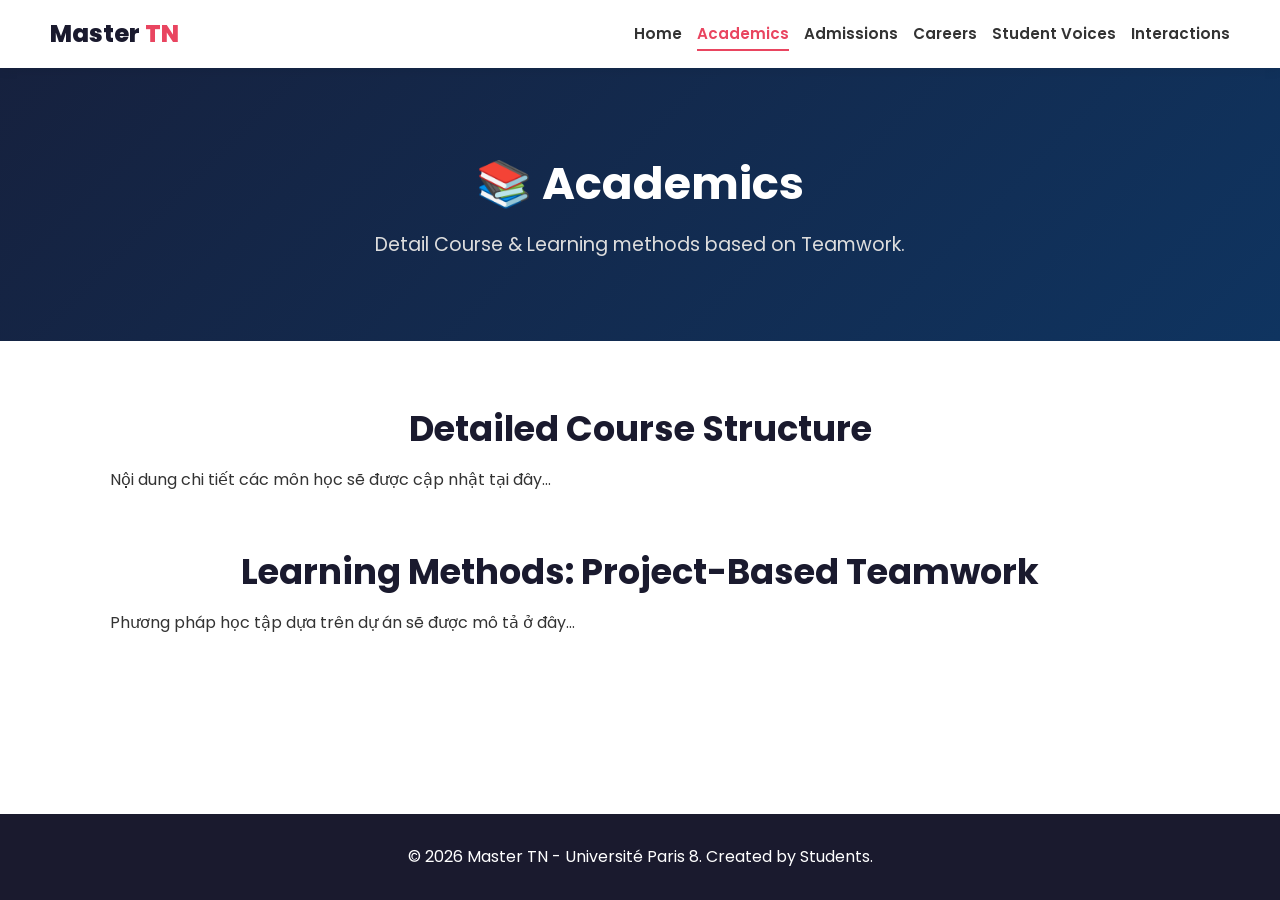
==== academics.html @ 0e6b0bb8 "Add files via upload 1 test" ====
<!DOCTYPE html>
<html lang="en">
<head>
    <meta charset="UTF-8">
    <meta name="viewport" content="width=device-width, initial-scale=1.0">
    <title>Master TN - Academics</title>
    <link href="https://fonts.googleapis.com/css2?family=Poppins:wght@300;400;600;800&display=swap" rel="stylesheet">
    <link rel="stylesheet" href="style.css">
</head>
<body>

    <header class="header">
        <div class="logo">Master <span>TN</span></div>
        <nav class="navbar" id="navbar">
            <ul>
                <li><a href="index.html">Home</a></li>
                <li><a href="academics.html" class="active">Academics</a></li>
                <li><a href="admissions.html">Admissions</a></li>
                <li><a href="careers.html">Careers</a></li>
                <li><a href="student-voices.html">Student Voices</a></li>
                <li><a href="interactions.html">Interactions</a></li>
            </ul>
        </nav>
        <button class="menu-btn" id="menu-btn">☰</button>
    </header>

    <main>
        <section class="page-header">
            <div class="container">
                <h1>📚 Academics</h1>
                <p>Detail Course & Learning methods based on Teamwork.</p>
            </div>
        </section>

        <section class="page-content container">
            <h2>Detailed Course Structure</h2>
            <p>Nội dung chi tiết các môn học sẽ được cập nhật tại đây...</p>
            
            <br><br>

            <h2>Learning Methods: Project-Based Teamwork</h2>
            <p>Phương pháp học tập dựa trên dự án sẽ được mô tả ở đây...</p>
        </section>
    </main>

    <footer class="footer">
        <p>&copy; 2026 Master TN - Université Paris 8. Created by Students.</p>
    </footer>

    <script src="script.js"></script>
</body>
</html>
---- style.css ----
/* Thiết lập cơ bản & Font chữ */
* {
    margin: 0;
    padding: 0;
    box-sizing: border-box;
    font-family: 'Poppins', sans-serif; /* Font hiện đại */
}

html {
    scroll-behavior: smooth; /* Cuộn trang mượt mà */
}

body {
    line-height: 1.6;
    color: #333;
    background-color: #fff;
    display: flex;
    flex-direction: column;
    min-height: 100vh;
}

main { flex: 1; }
.container { max-width: 1100px; margin: 0 auto; padding: 0 20px; }
.bg-light { background-color: #f8f9fa; }

/* Header */
.header {
    background-color: #ffffff;
    display: flex;
    justify-content: space-between;
    align-items: center;
    padding: 15px 50px;
    box-shadow: 0 4px 10px rgba(0,0,0,0.05);
    position: sticky;
    top: 0;
    z-index: 100;
}

.logo { font-size: 24px; font-weight: 800; color: #1a1a2e; }
.logo span { color: #e94560; /* Màu nhấn */ }

.navbar ul { list-style: none; display: flex; gap: 25px; }
.navbar a { text-decoration: none; color: #333; font-weight: 600; transition: color 0.3s; }
.navbar a:hover { color: #e94560; }
.menu-btn { display: none; font-size: 28px; background: none; border: none; cursor: pointer; }

/* Hero Section */
.hero {
    background: linear-gradient(135deg, #1a1a2e 0%, #16213e 100%);
    color: #fff;
    text-align: center;
    padding: 120px 20px;
}
.hero h1 { font-size: 3.5rem; font-weight: 800; line-height: 1.2; margin-bottom: 20px; }
.hero .highlight { color: #e94560; }
.hero p { font-size: 1.2rem; max-width: 600px; margin: 0 auto 30px auto; color: #ddd; }

.cta-btn {
    display: inline-block;
    padding: 15px 30px;
    background-color: #e94560;
    color: #fff;
    text-decoration: none;
    border-radius: 50px; /* Nút bo tròn */
    font-weight: 600;
    font-size: 18px;
    transition: transform 0.3s, background 0.3s;
}
.cta-btn:hover { background-color: #d13d56; transform: translateY(-3px); }

/* Các Section chung */
section { padding: 80px 0; }
h2 { font-size: 2.2rem; text-align: center; color: #1a1a2e; margin-bottom: 10px; }
.subtitle { text-align: center; color: #666; margin-bottom: 50px; font-size: 1.1rem; }

/* About Section */
.about-section p { font-size: 1.1rem; text-align: center; max-width: 800px; margin: 0 auto; color: #555; }

/* 3 Pillars (Cards) */
.grid-container {
    display: grid;
    grid-template-columns: repeat(auto-fit, minmax(300px, 1fr));
    gap: 30px;
}
.card {
    background: #fff;
    padding: 40px 30px;
    border-radius: 15px;
    box-shadow: 0 10px 30px rgba(0,0,0,0.08);
    transition: transform 0.3s ease, box-shadow 0.3s ease;
}
.card:hover {
    transform: translateY(-10px); /* Hiệu ứng nổi lên khi di chuột */
    box-shadow: 0 15px 40px rgba(0,0,0,0.12);
}
.card .icon { font-size: 3rem; margin-bottom: 20px; text-align: center; }
.card h3 { color: #1a1a2e; margin-bottom: 15px; text-align: center; }
.card p { color: #555; font-size: 0.95rem; }

/* Admissions Timeline */
.timeline {
    display: flex;
    justify-content: space-between;
    gap: 20px;
    margin-bottom: 40px;
}
.timeline-step {
    flex: 1;
    background: #f8f9fa;
    padding: 20px;
    border-radius: 10px;
    text-align: center;
    border-top: 4px solid #e94560;
}
.step-number {
    width: 40px; height: 40px;
    background: #e94560; color: #fff;
    border-radius: 50%;
    display: flex; align-items: center; justify-content: center;
    font-size: 1.2rem; font-weight: bold;
    margin: -40px auto 15px auto; /* Kéo số lên vắt ngang viền */
}
.timeline-step h3 { margin-bottom: 10px; font-size: 1.2rem; }
.timeline-step p { font-size: 0.9rem; color: #666; }

/* Pro-tip Box */
.pro-tip {
    background: #fff3cd;
    color: #856404;
    padding: 20px;
    border-left: 5px solid #ffeeba;
    border-radius: 5px;
    max-width: 800px;
    margin: 0 auto;
    font-size: 1.1rem;
}

/* Footer */
.footer { background-color: #1a1a2e; color: #fff; text-align: center; padding: 30px 20px; }

/* Responsive (Mobile) */
@media (max-width: 768px) {
    .header { padding: 15px 20px; }
    .menu-btn { display: block; }
    .navbar {
        display: none; position: absolute; top: 100%; left: 0; width: 100%; background: #fff; box-shadow: 0 4px 5px rgba(0,0,0,0.1);
    }
    .navbar.active { display: block; }
    .navbar ul { flex-direction: column; text-align: center; padding: 20px 0; }
    .hero h1 { font-size: 2.5rem; }
    .timeline { flex-direction: column; }
    .step-number { margin: -40px auto 15px 20px; }
}
/* Cập nhật khoảng cách Menu Navbar cho vừa với 6 mục */
.navbar ul { 
    list-style: none; 
    display: flex; 
    gap: 15px; /* Giảm gap một chút để menu không bị rớt dòng trên màn hình nhỏ */
}
.navbar a { 
    font-size: 0.95rem; /* Thu nhỏ font menu một chút xíu */
}

/* Style cho các phần Placeholder chờ nội dung */
.placeholder-section {
    padding: 100px 0;
    text-align: center;
    border-top: 1px dashed #ccc;
}
.placeholder-section h2 {
    color: #e94560;
    margin-bottom: 20px;
}
.placeholder-section p {
    color: #888;
    font-style: italic;
}
/* Đánh dấu trang hiện tại trên Menu (Màu nhấn đỏ/hồng) */
.navbar a.active {
    color: #e94560;
    border-bottom: 2px solid #e94560;
    padding-bottom: 5px;
}

/* Style cho Header của các trang phụ (Academics, Admissions, v.v.) */
.page-header {
    background: linear-gradient(135deg, #16213e 0%, #0f3460 100%);
    color: #fff;
    text-align: center;
    padding: 80px 20px;
}
.page-header h1 {
    font-size: 2.8rem;
    margin-bottom: 10px;
}
.page-header p {
    font-size: 1.2rem;
    color: #ddd;
}

/* Khu vực nội dung chung của các trang phụ */
.page-content {
    padding: 60px 20px;
    min-height: 50vh; /* Đảm bảo trang không bị lùn khi ít nội dung */
}
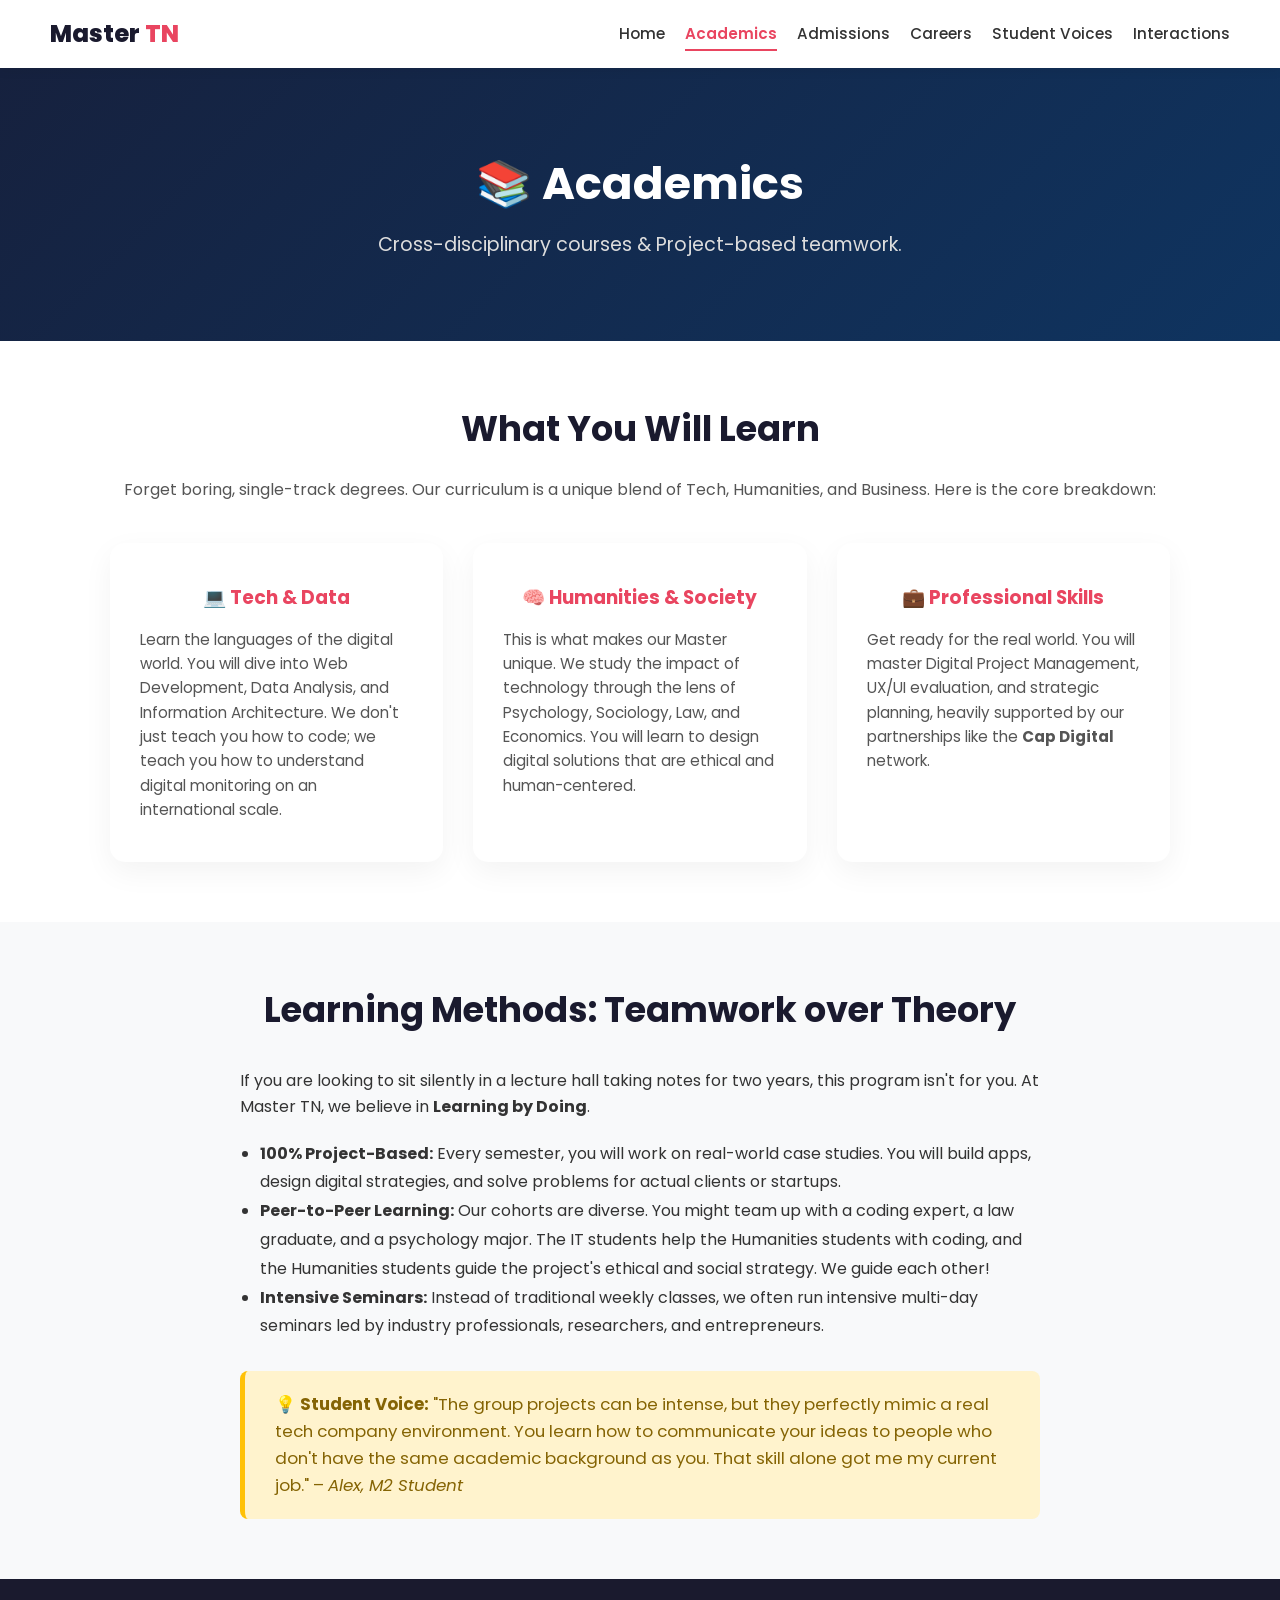
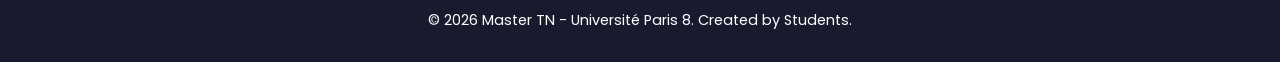
==== commit c18c19a5: "Add files via upload 2nd try" ====
--- a/academics.html
+++ b/academics.html
@@ -4,21 +4,52 @@
     <meta charset="UTF-8">
     <meta name="viewport" content="width=device-width, initial-scale=1.0">
     <title>Master TN - Academics</title>
-    <link href="https://fonts.googleapis.com/css2?family=Poppins:wght@300;400;600;800&display=swap" rel="stylesheet">
     <link rel="stylesheet" href="style.css">
 </head>
 <body>
-
     <header class="header">
         <div class="logo">Master <span>TN</span></div>
         <nav class="navbar" id="navbar">
             <ul>
                 <li><a href="index.html">Home</a></li>
-                <li><a href="academics.html" class="active">Academics</a></li>
-                <li><a href="admissions.html">Admissions</a></li>
-                <li><a href="careers.html">Careers</a></li>
-                <li><a href="student-voices.html">Student Voices</a></li>
-                <li><a href="interactions.html">Interactions</a></li>
+                <li class="dropdown">
+                    <a href="academics.html" class="active">Academics</a>
+                    <ul class="dropdown-menu">
+                        <li><a href="academics.html#courses">Detail Course</a></li>
+                        <li><a href="academics.html#methods">Learning Methods</a></li>
+                    </ul>
+                </li>
+                <li class="dropdown">
+                    <a href="admissions.html">Admissions</a>
+                    <ul class="dropdown-menu">
+                        <li><a href="admissions.html#requirements">Requirements</a></li>
+                        <li><a href="admissions.html#process">Process & Timeline</a></li>
+                    </ul>
+                </li>
+                <li class="dropdown">
+                    <a href="careers.html">Careers</a>
+                    <ul class="dropdown-menu">
+                        <li><a href="careers.html#jobs">Job Opportunities</a></li>
+                        <li><a href="careers.html#partners">Corporate Partners</a></li>
+                        <li><a href="careers.html#tips">Internship Tips</a></li>
+                    </ul>
+                </li>
+                <li class="dropdown">
+                    <a href="student-voices.html">Student Voices</a>
+                    <ul class="dropdown-menu">
+                        <li><a href="student-voices.html#testimonials">Alumni Testimonials</a></li>
+                        <li><a href="student-voices.html#life">Life in UP8</a></li>
+                        <li><a href="student-voices.html#associations">Associations</a></li>
+                    </ul>
+                </li>
+                <li class="dropdown">
+                    <a href="interactions.html">Interactions</a>
+                    <ul class="dropdown-menu">
+                        <li><a href="interactions.html#faq">FAQ</a></li>
+                        <li><a href="interactions.html#contact">Contact Us</a></li>
+                        <li><a href="interactions.html#chatbot">Chatbot AI</a></li>
+                    </ul>
+                </li>
             </ul>
         </nav>
         <button class="menu-btn" id="menu-btn">☰</button>
@@ -28,25 +59,53 @@
         <section class="page-header">
             <div class="container">
                 <h1>📚 Academics</h1>
-                <p>Detail Course & Learning methods based on Teamwork.</p>
+                <p>Cross-disciplinary courses & Project-based teamwork.</p>
             </div>
         </section>
 
-        <section class="page-content container">
-            <h2>Detailed Course Structure</h2>
-            <p>Nội dung chi tiết các môn học sẽ được cập nhật tại đây...</p>
+        <section id="courses" class="page-content container">
+            <h2 style="margin-bottom: 20px;">What You Will Learn</h2>
+            <p style="text-align: center; margin-bottom: 40px; color: #555;">Forget boring, single-track degrees. Our curriculum is a unique blend of Tech, Humanities, and Business. Here is the core breakdown:</p>
             
-            <br><br>
+            <div class="grid-container">
+                <div class="card">
+                    <h3 style="color: #e94560;">💻 Tech & Data</h3>
+                    <p>Learn the languages of the digital world. You will dive into Web Development, Data Analysis, and Information Architecture. We don't just teach you how to code; we teach you how to understand digital monitoring on an international scale.</p>
+                </div>
+                <div class="card">
+                    <h3 style="color: #e94560;">🧠 Humanities & Society</h3>
+                    <p>This is what makes our Master unique. We study the impact of technology through the lens of Psychology, Sociology, Law, and Economics. You will learn to design digital solutions that are ethical and human-centered.</p>
+                </div>
+                <div class="card">
+                    <h3 style="color: #e94560;">💼 Professional Skills</h3>
+                    <p>Get ready for the real world. You will master Digital Project Management, UX/UI evaluation, and strategic planning, heavily supported by our partnerships like the <strong>Cap Digital</strong> network.</p>
+                </div>
+            </div>
+        </section>
 
-            <h2>Learning Methods: Project-Based Teamwork</h2>
-            <p>Phương pháp học tập dựa trên dự án sẽ được mô tả ở đây...</p>
+        <section id="methods" class="page-content bg-light">
+            <div class="container">
+                <h2 style="margin-bottom: 30px;">Learning Methods: Teamwork over Theory</h2>
+                <div style="max-width: 800px; margin: 0 auto;">
+                    <p style="margin-bottom: 20px;">If you are looking to sit silently in a lecture hall taking notes for two years, this program isn't for you. At Master TN, we believe in <strong>Learning by Doing</strong>.</p>
+                    
+                    <ul style="margin-left: 20px; margin-bottom: 30px; line-height: 1.8;">
+                        <li><strong>100% Project-Based:</strong> Every semester, you will work on real-world case studies. You will build apps, design digital strategies, and solve problems for actual clients or startups.</li>
+                        <li><strong>Peer-to-Peer Learning:</strong> Our cohorts are diverse. You might team up with a coding expert, a law graduate, and a psychology major. The IT students help the Humanities students with coding, and the Humanities students guide the project's ethical and social strategy. We guide each other!</li>
+                        <li><strong>Intensive Seminars:</strong> Instead of traditional weekly classes, we often run intensive multi-day seminars led by industry professionals, researchers, and entrepreneurs.</li>
+                    </ul>
+
+                    <div class="pro-tip">
+                        <p>💡 <strong>Student Voice:</strong> "The group projects can be intense, but they perfectly mimic a real tech company environment. You learn how to communicate your ideas to people who don't have the same academic background as you. That skill alone got me my current job." – <em>Alex, M2 Student</em></p>
+                    </div>
+                </div>
+            </div>
         </section>
     </main>
 
     <footer class="footer">
         <p>&copy; 2026 Master TN - Université Paris 8. Created by Students.</p>
     </footer>
-
     <script src="script.js"></script>
 </body>
 </html>
--- a/style.css
+++ b/style.css
@@ -1,15 +1,21 @@
-/* Thiết lập cơ bản & Font chữ */
+/* ==========================================
+   1. THIẾT LẬP CƠ BẢN & FONT CHỮ
+   ========================================== */
+@import url('https://fonts.googleapis.com/css2?family=Poppins:wght@300;400;500;600;800&display=swap');
+
 * {
     margin: 0;
     padding: 0;
     box-sizing: border-box;
-    font-family: 'Poppins', sans-serif; /* Font hiện đại */
+    font-family: 'Poppins', sans-serif;
 }
 
 html {
-    scroll-behavior: smooth; /* Cuộn trang mượt mà */
-}
-
+    scroll-behavior: smooth;
+    scroll-padding-top: 80px; /* Thêm dòng này để chừa khoảng trống cho Header */
+}
+
+/* Ép footer luôn nằm ở đáy màn hình */
 body {
     line-height: 1.6;
     color: #333;
@@ -19,11 +25,24 @@
     min-height: 100vh;
 }
 
-main { flex: 1; }
-.container { max-width: 1100px; margin: 0 auto; padding: 0 20px; }
-.bg-light { background-color: #f8f9fa; }
-
-/* Header */
+main { 
+    flex: 1; 
+}
+
+/* Căn giữa và giới hạn độ rộng nội dung */
+.container { 
+    max-width: 1100px; 
+    margin: 0 auto; 
+    padding: 0 20px; 
+}
+
+.bg-light { 
+    background-color: #f8f9fa; 
+}
+
+/* ==========================================
+   2. HEADER & NAVIGATION (THANH MENU)
+   ========================================== */
 .header {
     background-color: #ffffff;
     display: flex;
@@ -36,170 +55,452 @@
     z-index: 100;
 }
 
-.logo { font-size: 24px; font-weight: 800; color: #1a1a2e; }
-.logo span { color: #e94560; /* Màu nhấn */ }
-
-.navbar ul { list-style: none; display: flex; gap: 25px; }
-.navbar a { text-decoration: none; color: #333; font-weight: 600; transition: color 0.3s; }
-.navbar a:hover { color: #e94560; }
-.menu-btn { display: none; font-size: 28px; background: none; border: none; cursor: pointer; }
-
-/* Hero Section */
+.logo { 
+    font-size: 24px; 
+    font-weight: 800; 
+    color: #1a1a2e; 
+    text-decoration: none;
+}
+
+.logo span { 
+    color: #e94560; /* Màu nhấn chủ đạo (Đỏ/Hồng Neon) */ 
+}
+
+.navbar ul { 
+    list-style: none; 
+    display: flex; 
+    gap: 20px; 
+    align-items: center;
+}
+
+.navbar a { 
+    text-decoration: none; 
+    color: #333; 
+    font-weight: 500; 
+    font-size: 0.95rem;
+    transition: color 0.3s; 
+}
+
+.navbar a:hover { 
+    color: #e94560; 
+}
+
+/* Trạng thái tab đang được chọn */
+.navbar a.active {
+    color: #e94560;
+    font-weight: 600;
+    border-bottom: 2px solid #e94560;
+    padding-bottom: 5px;
+}
+
+.menu-btn { 
+    display: none; 
+    font-size: 28px; 
+    background: none; 
+    border: none; 
+    cursor: pointer; 
+}
+
+/* --- HIỆU ỨNG DROPDOWN MENU (MENU RŨ XUỐNG MƯỢT MÀ) --- */
+/* ==========================================
+   HIỆU ỨNG DROPDOWN MENU (CỰC KỲ CHẮC CHẮN)
+   ========================================== */
+.navbar ul li.dropdown {
+    position: relative;
+}
+
+.arrow {
+    font-size: 0.8em;
+    margin-left: 3px;
+}
+
+/* 1. TRẠNG THÁI BAN ĐẦU: ÉP GIẤU ĐI HOÀN TOÀN */
+.navbar ul li.dropdown .dropdown-menu {
+    display: none !important; /* Lệnh này bắt buộc nó phải tàng hình */
+    position: absolute;
+    top: 100%;
+    left: 0;
+    background-color: #ffffff;
+    box-shadow: 0 10px 25px rgba(0,0,0,0.1);
+    min-width: 200px;
+    border-radius: 8px;
+    padding: 10px 0;
+    z-index: 200;
+}
+
+/* 2. KHI TRỎ CHUỘT VÀO: HIỆN RA VÀ XẾP DỌC */
+.navbar ul li.dropdown:hover .dropdown-menu {
+    display: flex !important; 
+    flex-direction: column !important; /* Ép xếp thành cột dọc */
+}
+
+/* 3. ĐỊNH DẠNG CÁC MỤC CON */
+.navbar ul li.dropdown .dropdown-menu li {
+    width: 100%;
+    list-style: none; /* Xóa dấu chấm tròn nếu có */
+}
+
+.navbar ul li.dropdown .dropdown-menu a {
+    padding: 12px 20px;
+    display: block;
+    border-bottom: none !important; 
+    font-weight: 400;
+    font-size: 0.95rem;
+    color: #555;
+    transition: all 0.3s ease;
+}
+
+.navbar ul li.dropdown .dropdown-menu a:hover {
+    background-color: #f8f9fa;
+    color: #e94560;
+    padding-left: 25px; /* Thụt lề khi hover */
+}
+
+/* ==========================================
+   3. HERO SECTION (BANNER TRANG CHỦ)
+   ========================================== */
 .hero {
     background: linear-gradient(135deg, #1a1a2e 0%, #16213e 100%);
     color: #fff;
     text-align: center;
     padding: 120px 20px;
 }
-.hero h1 { font-size: 3.5rem; font-weight: 800; line-height: 1.2; margin-bottom: 20px; }
-.hero .highlight { color: #e94560; }
-.hero p { font-size: 1.2rem; max-width: 600px; margin: 0 auto 30px auto; color: #ddd; }
+
+.hero h1 { 
+    font-size: 3.5rem; 
+    font-weight: 800; 
+    line-height: 1.2; 
+    margin-bottom: 20px; 
+}
+
+.hero .highlight { 
+    color: #e94560; 
+}
+
+.hero p { 
+    font-size: 1.2rem; 
+    max-width: 600px; 
+    margin: 0 auto 30px auto; 
+    color: #ddd; 
+}
 
 .cta-btn {
     display: inline-block;
-    padding: 15px 30px;
+    padding: 15px 35px;
     background-color: #e94560;
     color: #fff;
     text-decoration: none;
-    border-radius: 50px; /* Nút bo tròn */
+    border-radius: 50px;
     font-weight: 600;
-    font-size: 18px;
-    transition: transform 0.3s, background 0.3s;
-}
-.cta-btn:hover { background-color: #d13d56; transform: translateY(-3px); }
-
-/* Các Section chung */
-section { padding: 80px 0; }
-h2 { font-size: 2.2rem; text-align: center; color: #1a1a2e; margin-bottom: 10px; }
-.subtitle { text-align: center; color: #666; margin-bottom: 50px; font-size: 1.1rem; }
-
-/* About Section */
-.about-section p { font-size: 1.1rem; text-align: center; max-width: 800px; margin: 0 auto; color: #555; }
-
-/* 3 Pillars (Cards) */
+    font-size: 1.1rem;
+    transition: transform 0.3s, background 0.3s, box-shadow 0.3s;
+    box-shadow: 0 5px 15px rgba(233, 69, 96, 0.3);
+}
+
+.cta-btn:hover { 
+    background-color: #d13d56; 
+    transform: translateY(-3px); 
+    box-shadow: 0 8px 20px rgba(233, 69, 96, 0.5);
+}
+
+/* ==========================================
+   4. CÁC SECTION CHUNG & TIÊU ĐỀ
+   ========================================== */
+section { 
+    padding: 80px 0; 
+}
+
+h2 { 
+    font-size: 2.2rem; 
+    text-align: center; 
+    color: #1a1a2e; 
+    margin-bottom: 10px; 
+}
+
+.subtitle { 
+    text-align: center; 
+    color: #666; 
+    margin-bottom: 50px; 
+    font-size: 1.1rem; 
+}
+
+.about-section p { 
+    font-size: 1.1rem; 
+    text-align: center; 
+    max-width: 800px; 
+    margin: 0 auto; 
+    color: #555; 
+}
+
+/* ==========================================
+   5. PAGE HEADER & CONTENT (CÁC TRANG PHỤ)
+   ========================================== */
+.page-header {
+    background: linear-gradient(135deg, #16213e 0%, #0f3460 100%);
+    color: #fff;
+    text-align: center;
+    padding: 80px 20px;
+}
+
+.page-header h1 {
+    font-size: 2.8rem;
+    margin-bottom: 10px;
+}
+
+.page-header p {
+    font-size: 1.2rem;
+    color: #ddd;
+}
+
+.page-content {
+    padding: 60px 20px;
+    min-height: 50vh;
+}
+
+/* ==========================================
+   6. 3 PILLARS / THẺ CARDS (DÙNG CHUNG)
+   ========================================== */
 .grid-container {
     display: grid;
     grid-template-columns: repeat(auto-fit, minmax(300px, 1fr));
     gap: 30px;
 }
+
 .card {
     background: #fff;
     padding: 40px 30px;
     border-radius: 15px;
-    box-shadow: 0 10px 30px rgba(0,0,0,0.08);
+    box-shadow: 0 10px 30px rgba(0,0,0,0.05);
     transition: transform 0.3s ease, box-shadow 0.3s ease;
 }
+
 .card:hover {
-    transform: translateY(-10px); /* Hiệu ứng nổi lên khi di chuột */
+    transform: translateY(-10px);
     box-shadow: 0 15px 40px rgba(0,0,0,0.12);
 }
-.card .icon { font-size: 3rem; margin-bottom: 20px; text-align: center; }
-.card h3 { color: #1a1a2e; margin-bottom: 15px; text-align: center; }
-.card p { color: #555; font-size: 0.95rem; }
-
-/* Admissions Timeline */
+
+.card .icon { 
+    font-size: 3rem; 
+    margin-bottom: 20px; 
+    text-align: center; 
+}
+
+.card h3 { 
+    color: #1a1a2e; 
+    margin-bottom: 15px; 
+    text-align: center; 
+}
+
+.card p { 
+    color: #555; 
+    font-size: 0.95rem; 
+}
+
+/* ==========================================
+   7. TIMELINE (TUYỂN SINH)
+   ========================================== */
 .timeline {
     display: flex;
     justify-content: space-between;
     gap: 20px;
     margin-bottom: 40px;
 }
+
 .timeline-step {
     flex: 1;
-    background: #f8f9fa;
+    background: #fff;
     padding: 20px;
     border-radius: 10px;
     text-align: center;
     border-top: 4px solid #e94560;
-}
+    box-shadow: 0 4px 15px rgba(0,0,0,0.05);
+}
+
 .step-number {
-    width: 40px; height: 40px;
-    background: #e94560; color: #fff;
+    width: 40px; 
+    height: 40px;
+    background: #e94560; 
+    color: #fff;
     border-radius: 50%;
-    display: flex; align-items: center; justify-content: center;
-    font-size: 1.2rem; font-weight: bold;
-    margin: -40px auto 15px auto; /* Kéo số lên vắt ngang viền */
-}
-.timeline-step h3 { margin-bottom: 10px; font-size: 1.2rem; }
-.timeline-step p { font-size: 0.9rem; color: #666; }
-
-/* Pro-tip Box */
+    display: flex; 
+    align-items: center; 
+    justify-content: center;
+    font-size: 1.2rem; 
+    font-weight: bold;
+    margin: -40px auto 15px auto; 
+    box-shadow: 0 4px 10px rgba(233, 69, 96, 0.4);
+}
+
+.timeline-step h3 { 
+    margin-bottom: 10px; 
+    font-size: 1.2rem; 
+    color: #1a1a2e;
+}
+
+.timeline-step p { 
+    font-size: 0.9rem; 
+    color: #666; 
+}
+
+/* Lời khuyên sinh viên */
 .pro-tip {
     background: #fff3cd;
     color: #856404;
-    padding: 20px;
-    border-left: 5px solid #ffeeba;
-    border-radius: 5px;
+    padding: 20px 30px;
+    border-left: 5px solid #ffc107;
+    border-radius: 8px;
     max-width: 800px;
     margin: 0 auto;
+    font-size: 1.05rem;
+}
+
+.pro-tip ul {
+    margin-top: 10px;
+    padding-left: 20px;
+}
+
+.pro-tip li {
+    margin-bottom: 10px;
+}
+
+/* ==========================================
+   8. FORM LIÊN HỆ & FAQ (TRANG INTERACTIONS)
+   ========================================== */
+.contact-form { 
+    max-width: 600px; 
+    margin: 0 auto 50px auto; 
+    display: flex; 
+    flex-direction: column; 
+    gap: 15px; 
+}
+
+.contact-form input, .contact-form textarea { 
+    width: 100%; 
+    padding: 12px; 
+    border: 1px solid #ccc; 
+    border-radius: 5px; 
+    font-family: inherit; 
+}
+
+.contact-form button { 
+    padding: 15px; 
+    background: #1a1a2e; 
+    color: #fff; 
+    border: none; 
+    border-radius: 5px; 
+    cursor: pointer; 
+    font-weight: bold; 
+    font-size: 1rem;
+    transition: background 0.3s;
+}
+
+.contact-form button:hover { 
+    background: #e94560; 
+}
+
+.faq-item { 
+    background: #f8f9fa; 
+    margin-bottom: 15px; 
+    padding: 20px; 
+    border-left: 4px solid #e94560; 
+    border-radius: 4px; 
+    box-shadow: 0 2px 5px rgba(0,0,0,0.03);
+}
+
+.faq-item h4 { 
+    margin-bottom: 8px; 
+    color: #1a1a2e; 
     font-size: 1.1rem;
 }
 
-/* Footer */
-.footer { background-color: #1a1a2e; color: #fff; text-align: center; padding: 30px 20px; }
-
-/* Responsive (Mobile) */
+/* ==========================================
+   9. FOOTER (CHÂN TRANG)
+   ========================================== */
+.footer { 
+    background-color: #1a1a2e; 
+    color: #fff; 
+    text-align: center; 
+    padding: 30px 20px; 
+    font-size: 0.9rem;
+}
+
+/* ==========================================
+   10. RESPONSIVE (GIAO DIỆN ĐIỆN THOẠI)
+   ========================================== */
 @media (max-width: 768px) {
-    .header { padding: 15px 20px; }
-    .menu-btn { display: block; }
+    .header { 
+        padding: 15px 20px; 
+    }
+    
+    .menu-btn { 
+        display: block; 
+    }
+    
     .navbar {
-        display: none; position: absolute; top: 100%; left: 0; width: 100%; background: #fff; box-shadow: 0 4px 5px rgba(0,0,0,0.1);
-    }
-    .navbar.active { display: block; }
-    .navbar ul { flex-direction: column; text-align: center; padding: 20px 0; }
-    .hero h1 { font-size: 2.5rem; }
-    .timeline { flex-direction: column; }
-    .step-number { margin: -40px auto 15px 20px; }
-}
-/* Cập nhật khoảng cách Menu Navbar cho vừa với 6 mục */
-.navbar ul { 
-    list-style: none; 
-    display: flex; 
-    gap: 15px; /* Giảm gap một chút để menu không bị rớt dòng trên màn hình nhỏ */
-}
-.navbar a { 
-    font-size: 0.95rem; /* Thu nhỏ font menu một chút xíu */
-}
-
-/* Style cho các phần Placeholder chờ nội dung */
-.placeholder-section {
-    padding: 100px 0;
-    text-align: center;
-    border-top: 1px dashed #ccc;
-}
-.placeholder-section h2 {
-    color: #e94560;
-    margin-bottom: 20px;
-}
-.placeholder-section p {
-    color: #888;
-    font-style: italic;
-}
-/* Đánh dấu trang hiện tại trên Menu (Màu nhấn đỏ/hồng) */
-.navbar a.active {
-    color: #e94560;
-    border-bottom: 2px solid #e94560;
-    padding-bottom: 5px;
-}
-
-/* Style cho Header của các trang phụ (Academics, Admissions, v.v.) */
-.page-header {
-    background: linear-gradient(135deg, #16213e 0%, #0f3460 100%);
-    color: #fff;
-    text-align: center;
-    padding: 80px 20px;
-}
-.page-header h1 {
-    font-size: 2.8rem;
-    margin-bottom: 10px;
-}
-.page-header p {
-    font-size: 1.2rem;
-    color: #ddd;
-}
-
-/* Khu vực nội dung chung của các trang phụ */
-.page-content {
-    padding: 60px 20px;
-    min-height: 50vh; /* Đảm bảo trang không bị lùn khi ít nội dung */
+        display: none; 
+        position: absolute; 
+        top: 100%; 
+        left: 0; 
+        width: 100%; 
+        background: #fff; 
+        box-shadow: 0 10px 10px rgba(0,0,0,0.1);
+    }
+    
+    .navbar.active { 
+        display: block; 
+    }
+    
+    .navbar ul { 
+        flex-direction: column; 
+        text-align: left; 
+        padding: 10px 20px; 
+        gap: 0;
+        align-items: stretch;
+    }
+    
+    .navbar a {
+        display: block;
+        padding: 15px 0;
+        border-bottom: 1px solid #eee;
+    }
+
+    .navbar a.active {
+        border-bottom: 1px solid #eee;
+        color: #e94560;
+    }
+
+    /* Responsive cho Dropdown trên Mobile */
+    .navbar ul li.dropdown .dropdown-menu {
+        position: static;
+        box-shadow: none;
+        background-color: #f8f9fa;
+        padding: 0;
+        border-radius: 0;
+        display: none;
+    }
+
+    .navbar ul li.dropdown:hover .dropdown-menu {
+        display: flex;
+    }
+
+    .navbar ul li.dropdown .dropdown-menu a {
+        padding: 12px 0 12px 20px; 
+        border-bottom: 1px solid #eaeaea;
+    }
+    
+    .hero h1 { 
+        font-size: 2.5rem; 
+    }
+    
+    .timeline { 
+        flex-direction: column; 
+    }
+    
+    .timeline-step {
+        margin-top: 20px;
+    }
+    
+    .step-number { 
+        margin: -40px auto 15px 20px; 
+    }
 }
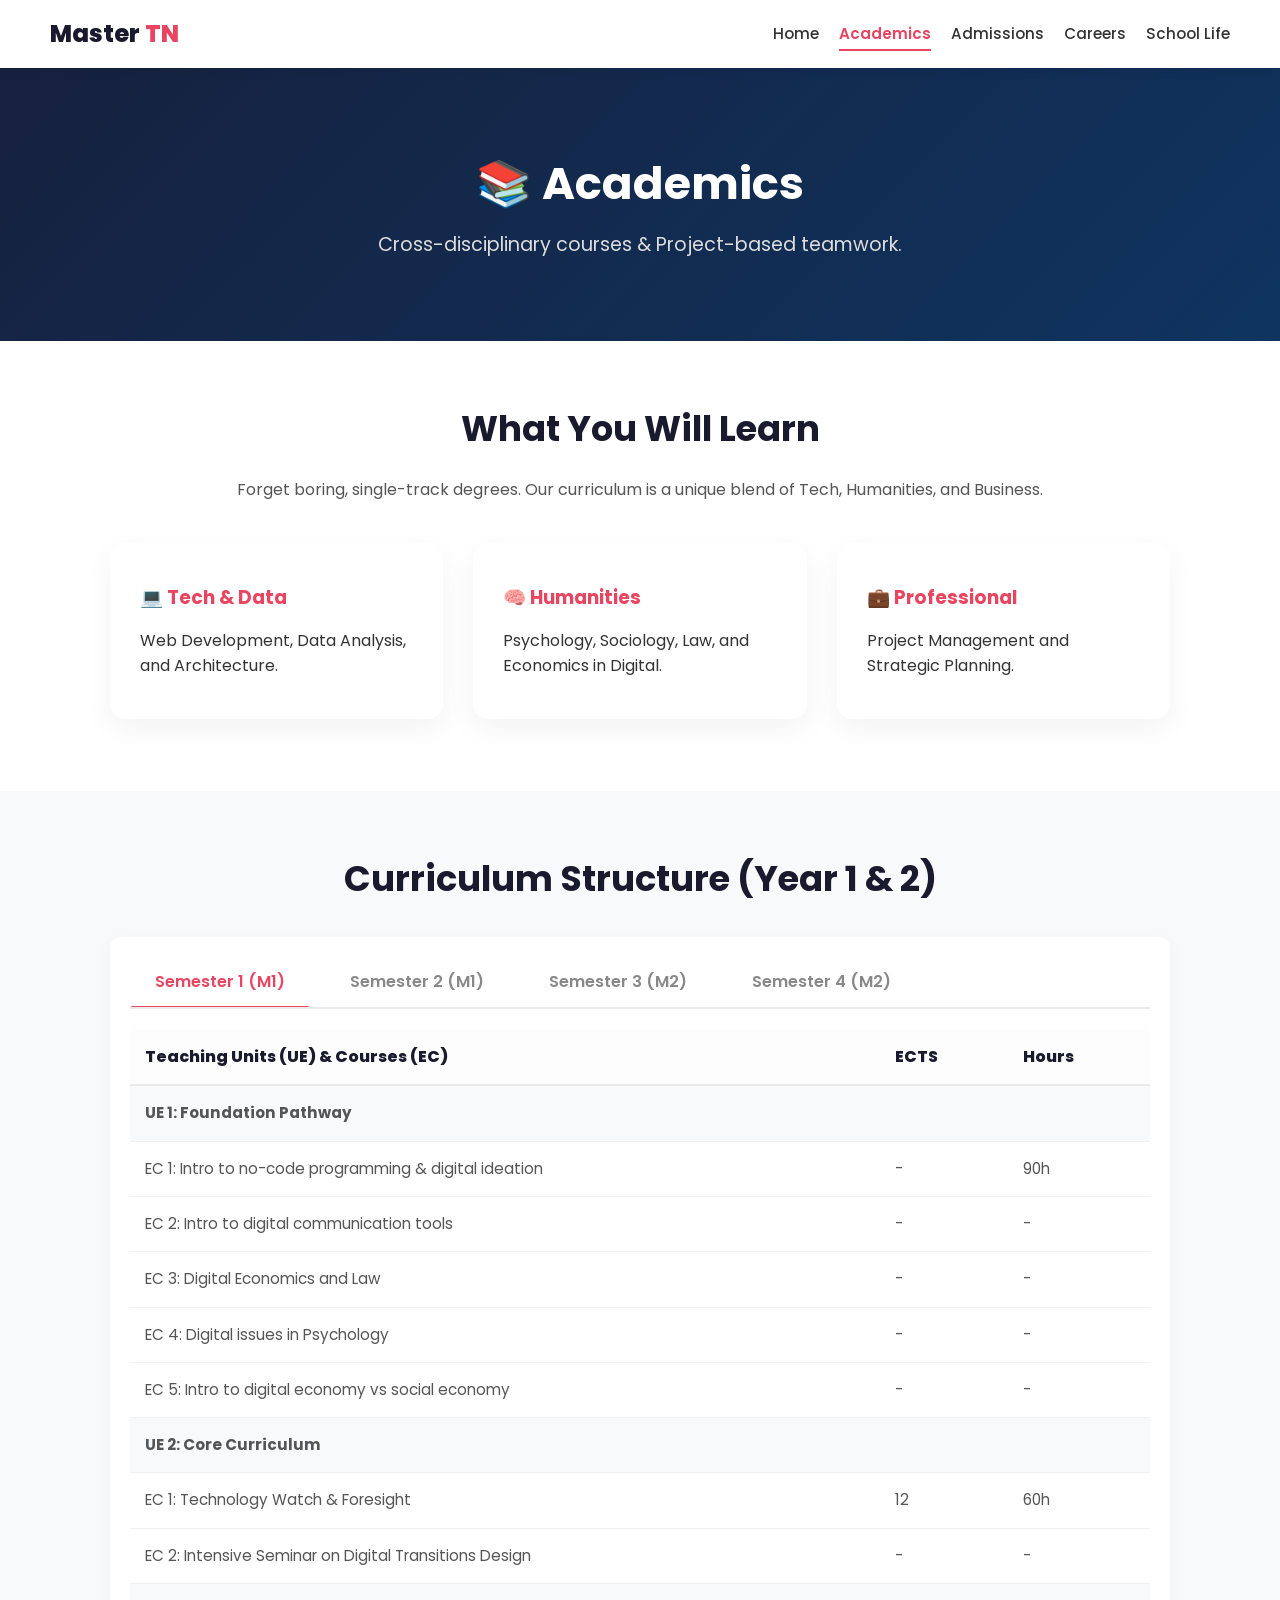
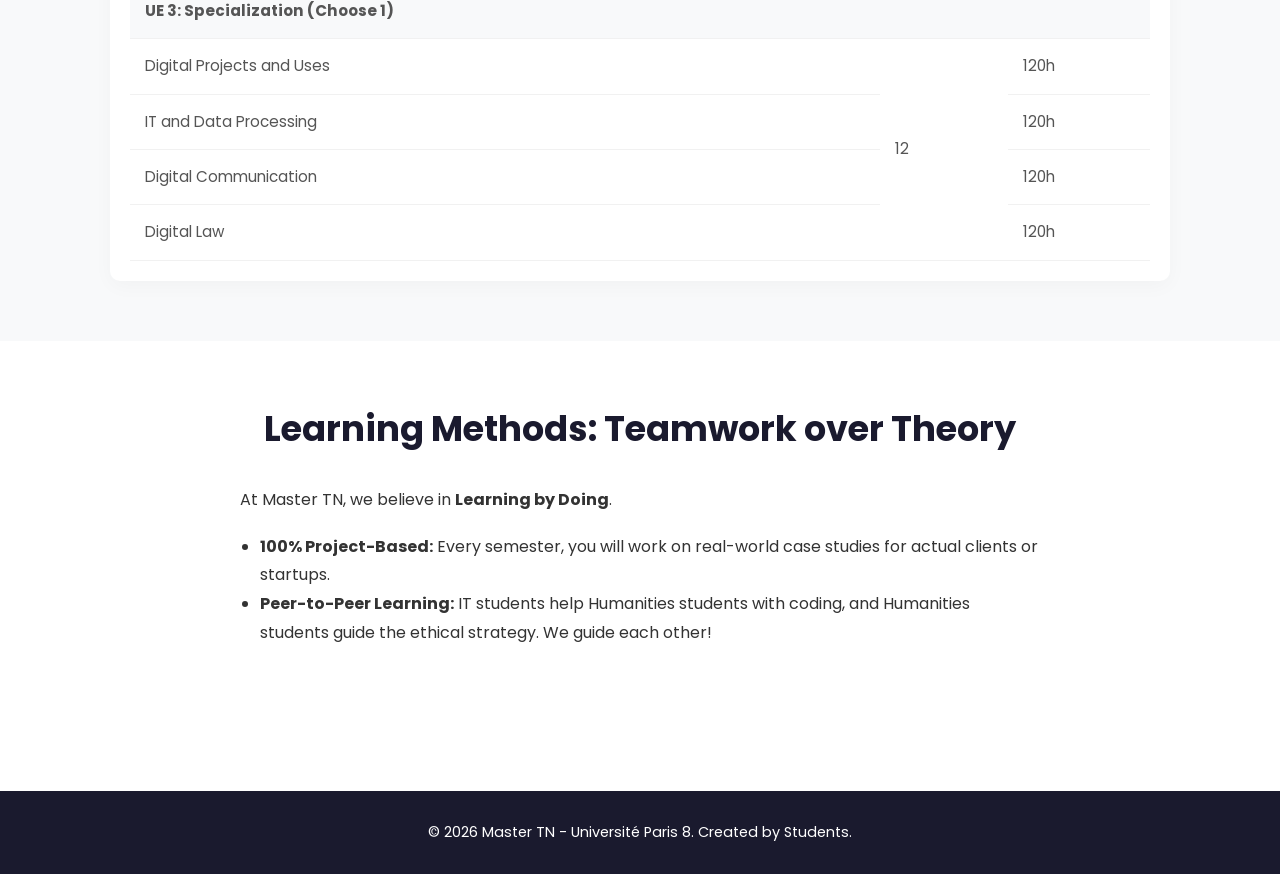
==== commit 7669b2fd: "Add files via upload structure" ====
--- a/academics.html
+++ b/academics.html
@@ -4,50 +4,56 @@
     <meta charset="UTF-8">
     <meta name="viewport" content="width=device-width, initial-scale=1.0">
     <title>Master TN - Academics</title>
+    <link href="https://fonts.googleapis.com/css2?family=Poppins:wght@300;400;500;600;800&display=swap" rel="stylesheet">
     <link rel="stylesheet" href="style.css">
 </head>
 <body>
+
     <header class="header">
         <div class="logo">Master <span>TN</span></div>
         <nav class="navbar" id="navbar">
             <ul>
-                <li><a href="index.html">Home</a></li>
+                <li class="dropdown">
+                    <a href="index.html">Home</a>
+                    <ul class="dropdown-menu">
+                        <li><a href="index.html#about">About the Program</a></li>
+                        <li><a href="index.html#testimonials">Testimonials</a></li>
+                        <li><a href="index.html#news-events">News & Events</a></li>
+                        <li><a href="index.html#faq">FAQ</a></li>
+                        <li><a href="index.html#partners">Corporate Partners</a></li>
+                    </ul>
+                </li>
                 <li class="dropdown">
                     <a href="academics.html" class="active">Academics</a>
                     <ul class="dropdown-menu">
-                        <li><a href="academics.html#courses">Detail Course</a></li>
+                        <li><a href="academics.html#detail">Detail Course</a></li>
+                        <li><a href="academics.html#years">Year 1 & 2</a></li>
                         <li><a href="academics.html#methods">Learning Methods</a></li>
                     </ul>
                 </li>
                 <li class="dropdown">
                     <a href="admissions.html">Admissions</a>
                     <ul class="dropdown-menu">
-                        <li><a href="admissions.html#requirements">Requirements</a></li>
+                        <li><a href="admissions.html#m1m2">M1 / M2 Requirements</a></li>
                         <li><a href="admissions.html#process">Process & Timeline</a></li>
+                        <li><a href="admissions.html#tracks">Special Tracks</a></li>
                     </ul>
                 </li>
                 <li class="dropdown">
                     <a href="careers.html">Careers</a>
                     <ul class="dropdown-menu">
-                        <li><a href="careers.html#jobs">Job Opportunities</a></li>
-                        <li><a href="careers.html#partners">Corporate Partners</a></li>
-                        <li><a href="careers.html#tips">Internship Tips</a></li>
-                    </ul>
-                </li>
-                <li class="dropdown">
-                    <a href="student-voices.html">Student Voices</a>
-                    <ul class="dropdown-menu">
-                        <li><a href="student-voices.html#testimonials">Alumni Testimonials</a></li>
-                        <li><a href="student-voices.html#life">Life in UP8</a></li>
-                        <li><a href="student-voices.html#associations">Associations</a></li>
-                    </ul>
-                </li>
-                <li class="dropdown">
-                    <a href="interactions.html">Interactions</a>
-                    <ul class="dropdown-menu">
-                        <li><a href="interactions.html#faq">FAQ</a></li>
-                        <li><a href="interactions.html#contact">Contact Us</a></li>
-                        <li><a href="interactions.html#chatbot">Chatbot AI</a></li>
+                        <li><a href="careers.html#sectors">Activity Sectors</a></li>
+                        <li><a href="careers.html#jobs">Target Professions</a></li>
+                        <li><a href="careers.html#partners">Our Network</a></li>
+                        <li><a href="careers.html#workstudy">Work-Study & Tips</a></li>
+                    </ul>
+                </li>
+                <li class="dropdown">
+                    <a href="school-life.html">School Life</a>
+                    <ul class="dropdown-menu">
+                        <li><a href="school-life.html#reviews">Reviews</a></li>
+                        <li><a href="school-life.html#life">Life in UP8</a></li>
+                        <li><a href="school-life.html#associations">Associations</a></li>
                     </ul>
                 </li>
             </ul>
@@ -63,42 +69,115 @@
             </div>
         </section>
 
-        <section id="courses" class="page-content container">
+        <section id="detail" class="page-content container">
             <h2 style="margin-bottom: 20px;">What You Will Learn</h2>
-            <p style="text-align: center; margin-bottom: 40px; color: #555;">Forget boring, single-track degrees. Our curriculum is a unique blend of Tech, Humanities, and Business. Here is the core breakdown:</p>
-            
+            <p style="text-align: center; margin-bottom: 40px; color: #555;">Forget boring, single-track degrees. Our curriculum is a unique blend of Tech, Humanities, and Business.</p>
             <div class="grid-container">
-                <div class="card">
-                    <h3 style="color: #e94560;">💻 Tech & Data</h3>
-                    <p>Learn the languages of the digital world. You will dive into Web Development, Data Analysis, and Information Architecture. We don't just teach you how to code; we teach you how to understand digital monitoring on an international scale.</p>
+                <div class="card"><h3 style="color: #e94560;">💻 Tech & Data</h3><p>Web Development, Data Analysis, and Architecture.</p></div>
+                <div class="card"><h3 style="color: #e94560;">🧠 Humanities</h3><p>Psychology, Sociology, Law, and Economics in Digital.</p></div>
+                <div class="card"><h3 style="color: #e94560;">💼 Professional</h3><p>Project Management and Strategic Planning.</p></div>
+            </div>
+        </section>
+
+        <section id="years" class="page-content bg-light">
+            <div class="container">
+                <h2 style="margin-bottom: 30px;">Curriculum Structure (Year 1 & 2)</h2>
+                
+                <div class="tabs-container">
+                    <ul class="tabs">
+                        <li class="tab-link active" data-tab="sem1">Semester 1 (M1)</li>
+                        <li class="tab-link" data-tab="sem2">Semester 2 (M1)</li>
+                        <li class="tab-link" data-tab="sem3">Semester 3 (M2)</li>
+                        <li class="tab-link" data-tab="sem4">Semester 4 (M2)</li>
+                    </ul>
+
+                    <div id="sem1" class="tab-content active">
+                        <table class="course-table">
+                            <thead>
+                                <tr><th>Teaching Units (UE) & Courses (EC)</th><th>ECTS</th><th>Hours</th></tr>
+                            </thead>
+                            <tbody>
+                                <tr class="ue-row"><td colspan="3">UE 1: Foundation Pathway</td></tr>
+                                <tr><td>EC 1: Intro to no-code programming & digital ideation</td><td>-</td><td>90h</td></tr>
+                                <tr><td>EC 2: Intro to digital communication tools</td><td>-</td><td>-</td></tr>
+                                <tr><td>EC 3: Digital Economics and Law</td><td>-</td><td>-</td></tr>
+                                <tr><td>EC 4: Digital issues in Psychology</td><td>-</td><td>-</td></tr>
+                                <tr><td>EC 5: Intro to digital economy vs social economy</td><td>-</td><td>-</td></tr>
+                                
+                                <tr class="ue-row"><td colspan="3">UE 2: Core Curriculum</td></tr>
+                                <tr><td>EC 1: Technology Watch & Foresight</td><td>12</td><td>60h</td></tr>
+                                <tr><td>EC 2: Intensive Seminar on Digital Transitions Design</td><td>-</td><td>-</td></tr>
+
+                                <tr class="ue-row"><td colspan="3">UE 3: Specialization (Choose 1)</td></tr>
+                                <tr><td>Digital Projects and Uses</td><td rowspan="4">12</td><td>120h</td></tr>
+                                <tr><td>IT and Data Processing</td><td>120h</td></tr>
+                                <tr><td>Digital Communication</td><td>120h</td></tr>
+                                <tr><td>Digital Law</td><td>120h</td></tr>
+                            </tbody>
+                        </table>
+                    </div>
+
+                    <div id="sem2" class="tab-content">
+                        <table class="course-table">
+                            <thead>
+                                <tr><th>Teaching Units (UE) & Courses (EC)</th><th>ECTS</th><th>Hours</th></tr>
+                            </thead>
+                            <tbody>
+                                <tr class="ue-row"><td colspan="3">UE 4: Core Curriculum</td></tr>
+                                <tr><td>Free Elective (EC libre)</td><td>-</td><td>30h</td></tr>
+                                <tr><td>Specialized English</td><td>-</td><td>-</td></tr>
+                                
+                                <tr class="ue-row"><td colspan="3">UE 5: Internship & Production</td></tr>
+                                <tr><td>Collective inter-specialization production</td><td>-</td><td>30h</td></tr>
+                                <tr><td>Internship (2 Months)</td><td>-</td><td>-</td></tr>
+                            </tbody>
+                        </table>
+                    </div>
+
+                    <div id="sem3" class="tab-content">
+                        <table class="course-table">
+                            <thead>
+                                <tr><th>Teaching Units (UE) & Courses (EC)</th><th>ECTS</th><th>Hours</th></tr>
+                            </thead>
+                            <tbody>
+                                <tr class="ue-row"><td colspan="3">UE 6: Core Curriculum</td></tr>
+                                <tr><td>EC 1: Technology Watch & Foresight</td><td>-</td><td>30h</td></tr>
+                                <tr><td>EC 2: Intensive Seminar on Digital Transitions Design</td><td>-</td><td>30h</td></tr>
+                                <tr><td>EC 3: Digital Ethnography & Digital Methods</td><td>-</td><td>30h</td></tr>
+
+                                <tr class="ue-row"><td colspan="3">UE 7: Specialization (Continuation)</td></tr>
+                                <tr><td>Digital Projects / IT / Comm / Law (Continuation)</td><td>-</td><td>120h</td></tr>
+                            </tbody>
+                        </table>
+                    </div>
+
+                    <div id="sem4" class="tab-content">
+                        <table class="course-table">
+                            <thead>
+                                <tr><th>Teaching Units (UE) & Courses (EC)</th><th>ECTS</th><th>Hours</th></tr>
+                            </thead>
+                            <tbody>
+                                <tr class="ue-row"><td colspan="3">UE 8: Digital Entrepreneurship</td></tr>
+                                <tr><td>EC 1: Digital Entrepreneurship</td><td>-</td><td>30h</td></tr>
+                                <tr><td>EC 2: Collective inter-specialization production</td><td>-</td><td>30h</td></tr>
+
+                                <tr class="ue-row"><td colspan="3">UE 9: Master Thesis & Internship</td></tr>
+                                <tr><td>Final Internship (Alternance) and Master Thesis</td><td>-</td><td>-</td></tr>
+                            </tbody>
+                        </table>
+                    </div>
                 </div>
-                <div class="card">
-                    <h3 style="color: #e94560;">🧠 Humanities & Society</h3>
-                    <p>This is what makes our Master unique. We study the impact of technology through the lens of Psychology, Sociology, Law, and Economics. You will learn to design digital solutions that are ethical and human-centered.</p>
-                </div>
-                <div class="card">
-                    <h3 style="color: #e94560;">💼 Professional Skills</h3>
-                    <p>Get ready for the real world. You will master Digital Project Management, UX/UI evaluation, and strategic planning, heavily supported by our partnerships like the <strong>Cap Digital</strong> network.</p>
-                </div>
-            </div>
-        </section>
-
-        <section id="methods" class="page-content bg-light">
-            <div class="container">
-                <h2 style="margin-bottom: 30px;">Learning Methods: Teamwork over Theory</h2>
-                <div style="max-width: 800px; margin: 0 auto;">
-                    <p style="margin-bottom: 20px;">If you are looking to sit silently in a lecture hall taking notes for two years, this program isn't for you. At Master TN, we believe in <strong>Learning by Doing</strong>.</p>
-                    
-                    <ul style="margin-left: 20px; margin-bottom: 30px; line-height: 1.8;">
-                        <li><strong>100% Project-Based:</strong> Every semester, you will work on real-world case studies. You will build apps, design digital strategies, and solve problems for actual clients or startups.</li>
-                        <li><strong>Peer-to-Peer Learning:</strong> Our cohorts are diverse. You might team up with a coding expert, a law graduate, and a psychology major. The IT students help the Humanities students with coding, and the Humanities students guide the project's ethical and social strategy. We guide each other!</li>
-                        <li><strong>Intensive Seminars:</strong> Instead of traditional weekly classes, we often run intensive multi-day seminars led by industry professionals, researchers, and entrepreneurs.</li>
-                    </ul>
-
-                    <div class="pro-tip">
-                        <p>💡 <strong>Student Voice:</strong> "The group projects can be intense, but they perfectly mimic a real tech company environment. You learn how to communicate your ideas to people who don't have the same academic background as you. That skill alone got me my current job." – <em>Alex, M2 Student</em></p>
-                    </div>
-                </div>
+            </div>
+        </section>
+
+        <section id="methods" class="page-content container">
+            <h2 style="margin-bottom: 30px;">Learning Methods: Teamwork over Theory</h2>
+            <div style="max-width: 800px; margin: 0 auto;">
+                <p style="margin-bottom: 20px;">At Master TN, we believe in <strong>Learning by Doing</strong>.</p>
+                <ul style="margin-left: 20px; margin-bottom: 30px; line-height: 1.8;">
+                    <li><strong>100% Project-Based:</strong> Every semester, you will work on real-world case studies for actual clients or startups.</li>
+                    <li><strong>Peer-to-Peer Learning:</strong> IT students help Humanities students with coding, and Humanities students guide the ethical strategy. We guide each other!</li>
+                </ul>
             </div>
         </section>
     </main>
@@ -106,6 +185,21 @@
     <footer class="footer">
         <p>&copy; 2026 Master TN - Université Paris 8. Created by Students.</p>
     </footer>
+
+    <script>
+        document.querySelectorAll('.tab-link').forEach(link => {
+            link.addEventListener('click', function() {
+                // Xóa active các tab hiện tại
+                document.querySelectorAll('.tab-link').forEach(item => item.classList.remove('active'));
+                document.querySelectorAll('.tab-content').forEach(item => item.classList.remove('active'));
+                
+                // Thêm active vào tab vừa click
+                this.classList.add('active');
+                const tabId = this.getAttribute('data-tab');
+                document.getElementById(tabId).classList.add('active');
+            });
+        });
+    </script>
     <script src="script.js"></script>
 </body>
 </html>
--- a/style.css
+++ b/style.css
@@ -12,10 +12,9 @@
 
 html {
     scroll-behavior: smooth;
-    scroll-padding-top: 80px; /* Thêm dòng này để chừa khoảng trống cho Header */
-}
-
-/* Ép footer luôn nằm ở đáy màn hình */
+    scroll-padding-top: 80px; /* Tránh menu che mất tiêu đề khi click chuyển hướng */
+}
+
 body {
     line-height: 1.6;
     color: #333;
@@ -29,7 +28,6 @@
     flex: 1; 
 }
 
-/* Căn giữa và giới hạn độ rộng nội dung */
 .container { 
     max-width: 1100px; 
     margin: 0 auto; 
@@ -41,7 +39,7 @@
 }
 
 /* ==========================================
-   2. HEADER & NAVIGATION (THANH MENU)
+   2. HEADER & NAVIGATION (CÓ MENU RŨ XUỐNG)
    ========================================== */
 .header {
     background-color: #ffffff;
@@ -63,7 +61,7 @@
 }
 
 .logo span { 
-    color: #e94560; /* Màu nhấn chủ đạo (Đỏ/Hồng Neon) */ 
+    color: #e94560; 
 }
 
 .navbar ul { 
@@ -85,7 +83,6 @@
     color: #e94560; 
 }
 
-/* Trạng thái tab đang được chọn */
 .navbar a.active {
     color: #e94560;
     font-weight: 600;
@@ -101,22 +98,13 @@
     cursor: pointer; 
 }
 
-/* --- HIỆU ỨNG DROPDOWN MENU (MENU RŨ XUỐNG MƯỢT MÀ) --- */
-/* ==========================================
-   HIỆU ỨNG DROPDOWN MENU (CỰC KỲ CHẮC CHẮN)
-   ========================================== */
+/* HIỆU ỨNG MENU RŨ XUỐNG */
 .navbar ul li.dropdown {
     position: relative;
 }
 
-.arrow {
-    font-size: 0.8em;
-    margin-left: 3px;
-}
-
-/* 1. TRẠNG THÁI BAN ĐẦU: ÉP GIẤU ĐI HOÀN TOÀN */
 .navbar ul li.dropdown .dropdown-menu {
-    display: none !important; /* Lệnh này bắt buộc nó phải tàng hình */
+    display: none !important; 
     position: absolute;
     top: 100%;
     left: 0;
@@ -128,16 +116,14 @@
     z-index: 200;
 }
 
-/* 2. KHI TRỎ CHUỘT VÀO: HIỆN RA VÀ XẾP DỌC */
 .navbar ul li.dropdown:hover .dropdown-menu {
     display: flex !important; 
-    flex-direction: column !important; /* Ép xếp thành cột dọc */
-}
-
-/* 3. ĐỊNH DẠNG CÁC MỤC CON */
+    flex-direction: column !important; 
+}
+
 .navbar ul li.dropdown .dropdown-menu li {
     width: 100%;
-    list-style: none; /* Xóa dấu chấm tròn nếu có */
+    list-style: none;
 }
 
 .navbar ul li.dropdown .dropdown-menu a {
@@ -153,11 +139,11 @@
 .navbar ul li.dropdown .dropdown-menu a:hover {
     background-color: #f8f9fa;
     color: #e94560;
-    padding-left: 25px; /* Thụt lề khi hover */
-}
-
-/* ==========================================
-   3. HERO SECTION (BANNER TRANG CHỦ)
+    padding-left: 25px; 
+}
+
+/* ==========================================
+   3. CÁC KHỐI GIAO DIỆN CHUNG
    ========================================== */
 .hero {
     background: linear-gradient(135deg, #1a1a2e 0%, #16213e 100%);
@@ -165,24 +151,9 @@
     text-align: center;
     padding: 120px 20px;
 }
-
-.hero h1 { 
-    font-size: 3.5rem; 
-    font-weight: 800; 
-    line-height: 1.2; 
-    margin-bottom: 20px; 
-}
-
-.hero .highlight { 
-    color: #e94560; 
-}
-
-.hero p { 
-    font-size: 1.2rem; 
-    max-width: 600px; 
-    margin: 0 auto 30px auto; 
-    color: #ddd; 
-}
+.hero h1 { font-size: 3.5rem; font-weight: 800; line-height: 1.2; margin-bottom: 20px; }
+.hero .highlight { color: #e94560; }
+.hero p { font-size: 1.2rem; max-width: 600px; margin: 0 auto 30px auto; color: #ddd; }
 
 .cta-btn {
     display: inline-block;
@@ -193,314 +164,161 @@
     border-radius: 50px;
     font-weight: 600;
     font-size: 1.1rem;
-    transition: transform 0.3s, background 0.3s, box-shadow 0.3s;
-    box-shadow: 0 5px 15px rgba(233, 69, 96, 0.3);
-}
-
-.cta-btn:hover { 
-    background-color: #d13d56; 
-    transform: translateY(-3px); 
-    box-shadow: 0 8px 20px rgba(233, 69, 96, 0.5);
-}
-
-/* ==========================================
-   4. CÁC SECTION CHUNG & TIÊU ĐỀ
-   ========================================== */
-section { 
-    padding: 80px 0; 
-}
-
-h2 { 
-    font-size: 2.2rem; 
-    text-align: center; 
-    color: #1a1a2e; 
-    margin-bottom: 10px; 
-}
-
-.subtitle { 
-    text-align: center; 
-    color: #666; 
-    margin-bottom: 50px; 
-    font-size: 1.1rem; 
-}
-
-.about-section p { 
-    font-size: 1.1rem; 
-    text-align: center; 
-    max-width: 800px; 
-    margin: 0 auto; 
-    color: #555; 
-}
-
-/* ==========================================
-   5. PAGE HEADER & CONTENT (CÁC TRANG PHỤ)
-   ========================================== */
+    transition: transform 0.3s;
+}
+.cta-btn:hover { background-color: #d13d56; transform: translateY(-3px); }
+
+section { padding: 80px 0; }
+h2 { font-size: 2.2rem; text-align: center; color: #1a1a2e; margin-bottom: 10px; }
+.subtitle { text-align: center; color: #666; margin-bottom: 50px; font-size: 1.1rem; }
+
 .page-header {
     background: linear-gradient(135deg, #16213e 0%, #0f3460 100%);
     color: #fff;
     text-align: center;
     padding: 80px 20px;
 }
-
-.page-header h1 {
-    font-size: 2.8rem;
-    margin-bottom: 10px;
-}
-
-.page-header p {
-    font-size: 1.2rem;
-    color: #ddd;
-}
-
-.page-content {
-    padding: 60px 20px;
-    min-height: 50vh;
-}
-
-/* ==========================================
-   6. 3 PILLARS / THẺ CARDS (DÙNG CHUNG)
-   ========================================== */
+.page-header h1 { font-size: 2.8rem; margin-bottom: 10px; }
+.page-header p { font-size: 1.2rem; color: #ddd; }
+.page-content { padding: 60px 20px; min-height: 50vh; }
+
+/* 3 PILLARS / CARDS */
 .grid-container {
     display: grid;
     grid-template-columns: repeat(auto-fit, minmax(300px, 1fr));
     gap: 30px;
 }
-
 .card {
     background: #fff;
     padding: 40px 30px;
     border-radius: 15px;
     box-shadow: 0 10px 30px rgba(0,0,0,0.05);
-    transition: transform 0.3s ease, box-shadow 0.3s ease;
-}
-
-.card:hover {
-    transform: translateY(-10px);
-    box-shadow: 0 15px 40px rgba(0,0,0,0.12);
-}
-
-.card .icon { 
-    font-size: 3rem; 
+    transition: transform 0.3s ease;
+}
+.card:hover { transform: translateY(-10px); box-shadow: 0 15px 40px rgba(0,0,0,0.12); }
+.card h3 { color: #1a1a2e; margin-bottom: 15px; }
+
+/* ==========================================
+   4. TABS & BẢNG (CHO TRANG ACADEMICS)
+   ========================================== */
+.tabs-container {
+    background: #fff;
+    border-radius: 10px;
+    box-shadow: 0 5px 20px rgba(0,0,0,0.03);
+    padding: 20px;
+    overflow: hidden;
+}
+
+.tabs { 
+    list-style: none; 
+    display: flex; 
+    border-bottom: 2px solid #eaeaea; 
     margin-bottom: 20px; 
-    text-align: center; 
-}
-
-.card h3 { 
+    gap: 15px; 
+    overflow-x: auto; 
+}
+
+.tabs li { 
+    padding: 12px 25px; 
+    cursor: pointer; 
+    font-weight: 600; 
+    color: #888; 
+    transition: all 0.3s ease; 
+    position: relative; 
+    white-space: nowrap;
+}
+
+.tabs li:hover {
+    color: #1a1a2e;
+}
+
+.tabs li.active { 
+    color: #e94560; 
+}
+
+.tabs li.active::after { 
+    content: ''; 
+    position: absolute; 
+    bottom: -2px; 
+    left: 0; 
+    width: 100%; 
+    height: 3px; 
+    background: #e94560; 
+    border-radius: 3px 3px 0 0;
+}
+
+.tab-content { 
+    display: none; 
+    animation: fadeInTab 0.4s ease; 
+}
+
+.tab-content.active { 
+    display: block; 
+}
+
+@keyframes fadeInTab { 
+    from { opacity: 0; transform: translateY(10px); } 
+    to { opacity: 1; transform: translateY(0); } 
+}
+
+.course-table { 
+    width: 100%; 
+    border-collapse: collapse; 
+    text-align: left; 
+}
+
+.course-table thead { 
+    background: #fdfdfd; 
+    border-bottom: 2px solid #eaeaea; 
+}
+
+.course-table th { 
+    padding: 15px; 
     color: #1a1a2e; 
-    margin-bottom: 15px; 
-    text-align: center; 
-}
-
-.card p { 
+    font-size: 1rem; 
+    font-weight: 800;
+}
+
+.course-table td { 
+    padding: 15px; 
+    border-bottom: 1px solid #f1f1f1; 
     color: #555; 
     font-size: 0.95rem; 
 }
 
-/* ==========================================
-   7. TIMELINE (TUYỂN SINH)
-   ========================================== */
-.timeline {
-    display: flex;
-    justify-content: space-between;
-    gap: 20px;
-    margin-bottom: 40px;
-}
-
-.timeline-step {
-    flex: 1;
-    background: #fff;
-    padding: 20px;
-    border-radius: 10px;
-    text-align: center;
-    border-top: 4px solid #e94560;
-    box-shadow: 0 4px 15px rgba(0,0,0,0.05);
-}
-
-.step-number {
-    width: 40px; 
-    height: 40px;
-    background: #e94560; 
-    color: #fff;
-    border-radius: 50%;
-    display: flex; 
-    align-items: center; 
-    justify-content: center;
-    font-size: 1.2rem; 
-    font-weight: bold;
-    margin: -40px auto 15px auto; 
-    box-shadow: 0 4px 10px rgba(233, 69, 96, 0.4);
-}
-
-.timeline-step h3 { 
-    margin-bottom: 10px; 
-    font-size: 1.2rem; 
-    color: #1a1a2e;
-}
-
-.timeline-step p { 
-    font-size: 0.9rem; 
-    color: #666; 
-}
-
-/* Lời khuyên sinh viên */
-.pro-tip {
-    background: #fff3cd;
-    color: #856404;
-    padding: 20px 30px;
-    border-left: 5px solid #ffc107;
-    border-radius: 8px;
-    max-width: 800px;
-    margin: 0 auto;
-    font-size: 1.05rem;
-}
-
-.pro-tip ul {
-    margin-top: 10px;
-    padding-left: 20px;
-}
-
-.pro-tip li {
-    margin-bottom: 10px;
-}
-
-/* ==========================================
-   8. FORM LIÊN HỆ & FAQ (TRANG INTERACTIONS)
-   ========================================== */
-.contact-form { 
-    max-width: 600px; 
-    margin: 0 auto 50px auto; 
-    display: flex; 
-    flex-direction: column; 
-    gap: 15px; 
-}
-
-.contact-form input, .contact-form textarea { 
-    width: 100%; 
-    padding: 12px; 
-    border: 1px solid #ccc; 
-    border-radius: 5px; 
-    font-family: inherit; 
-}
-
-.contact-form button { 
-    padding: 15px; 
-    background: #1a1a2e; 
-    color: #fff; 
-    border: none; 
-    border-radius: 5px; 
-    cursor: pointer; 
-    font-weight: bold; 
-    font-size: 1rem;
-    transition: background 0.3s;
-}
-
-.contact-form button:hover { 
-    background: #e94560; 
-}
-
-.faq-item { 
+.course-table tr.ue-row { 
     background: #f8f9fa; 
-    margin-bottom: 15px; 
-    padding: 20px; 
-    border-left: 4px solid #e94560; 
-    border-radius: 4px; 
-    box-shadow: 0 2px 5px rgba(0,0,0,0.03);
-}
-
-.faq-item h4 { 
-    margin-bottom: 8px; 
+    font-weight: 700; 
     color: #1a1a2e; 
-    font-size: 1.1rem;
-}
-
-/* ==========================================
-   9. FOOTER (CHÂN TRANG)
-   ========================================== */
-.footer { 
-    background-color: #1a1a2e; 
-    color: #fff; 
-    text-align: center; 
-    padding: 30px 20px; 
-    font-size: 0.9rem;
-}
-
-/* ==========================================
-   10. RESPONSIVE (GIAO DIỆN ĐIỆN THOẠI)
+}
+
+/* ==========================================
+   5. TIMELINE & FOOTER
+   ========================================== */
+.timeline { display: flex; justify-content: space-between; gap: 20px; margin-bottom: 40px; }
+.timeline-step { flex: 1; background: #fff; padding: 20px; border-radius: 10px; text-align: center; border-top: 4px solid #e94560; box-shadow: 0 4px 15px rgba(0,0,0,0.05); }
+.step-number { width: 40px; height: 40px; background: #e94560; color: #fff; border-radius: 50%; display: flex; align-items: center; justify-content: center; font-size: 1.2rem; font-weight: bold; margin: -40px auto 15px auto; }
+.timeline-step h3 { margin-bottom: 10px; font-size: 1.2rem; color: #1a1a2e; }
+
+.footer { background-color: #1a1a2e; color: #fff; text-align: center; padding: 30px 20px; font-size: 0.9rem; }
+
+/* ==========================================
+   6. RESPONSIVE (DÀNH CHO ĐIỆN THOẠI)
    ========================================== */
 @media (max-width: 768px) {
-    .header { 
-        padding: 15px 20px; 
-    }
+    .header { padding: 15px 20px; }
+    .menu-btn { display: block; }
+    .navbar { display: none; position: absolute; top: 100%; left: 0; width: 100%; background: #fff; box-shadow: 0 10px 10px rgba(0,0,0,0.1); }
+    .navbar.active { display: block; }
+    .navbar ul { flex-direction: column; text-align: left; padding: 10px 20px; gap: 0; align-items: stretch; }
+    .navbar a { display: block; padding: 15px 0; border-bottom: 1px solid #eee; }
+    .navbar ul li.dropdown .dropdown-menu { display: none !important; position: static; box-shadow: none; background-color: #f8f9fa; padding: 0; }
+    .navbar ul li.dropdown:hover .dropdown-menu { display: flex !important; }
+    .hero h1 { font-size: 2.5rem; }
+    .timeline { flex-direction: column; }
+    .timeline-step { margin-top: 20px; }
+    .step-number { margin: -40px auto 15px 20px; }
     
-    .menu-btn { 
-        display: block; 
-    }
-    
-    .navbar {
-        display: none; 
-        position: absolute; 
-        top: 100%; 
-        left: 0; 
-        width: 100%; 
-        background: #fff; 
-        box-shadow: 0 10px 10px rgba(0,0,0,0.1);
-    }
-    
-    .navbar.active { 
-        display: block; 
-    }
-    
-    .navbar ul { 
-        flex-direction: column; 
-        text-align: left; 
-        padding: 10px 20px; 
-        gap: 0;
-        align-items: stretch;
-    }
-    
-    .navbar a {
-        display: block;
-        padding: 15px 0;
-        border-bottom: 1px solid #eee;
-    }
-
-    .navbar a.active {
-        border-bottom: 1px solid #eee;
-        color: #e94560;
-    }
-
-    /* Responsive cho Dropdown trên Mobile */
-    .navbar ul li.dropdown .dropdown-menu {
-        position: static;
-        box-shadow: none;
-        background-color: #f8f9fa;
-        padding: 0;
-        border-radius: 0;
-        display: none;
-    }
-
-    .navbar ul li.dropdown:hover .dropdown-menu {
-        display: flex;
-    }
-
-    .navbar ul li.dropdown .dropdown-menu a {
-        padding: 12px 0 12px 20px; 
-        border-bottom: 1px solid #eaeaea;
-    }
-    
-    .hero h1 { 
-        font-size: 2.5rem; 
-    }
-    
-    .timeline { 
-        flex-direction: column; 
-    }
-    
-    .timeline-step {
-        margin-top: 20px;
-    }
-    
-    .step-number { 
-        margin: -40px auto 15px 20px; 
-    }
+    /* Đáp ứng bảng trên điện thoại */
+    .course-table th, .course-table td { padding: 10px; font-size: 0.85rem; }
 }
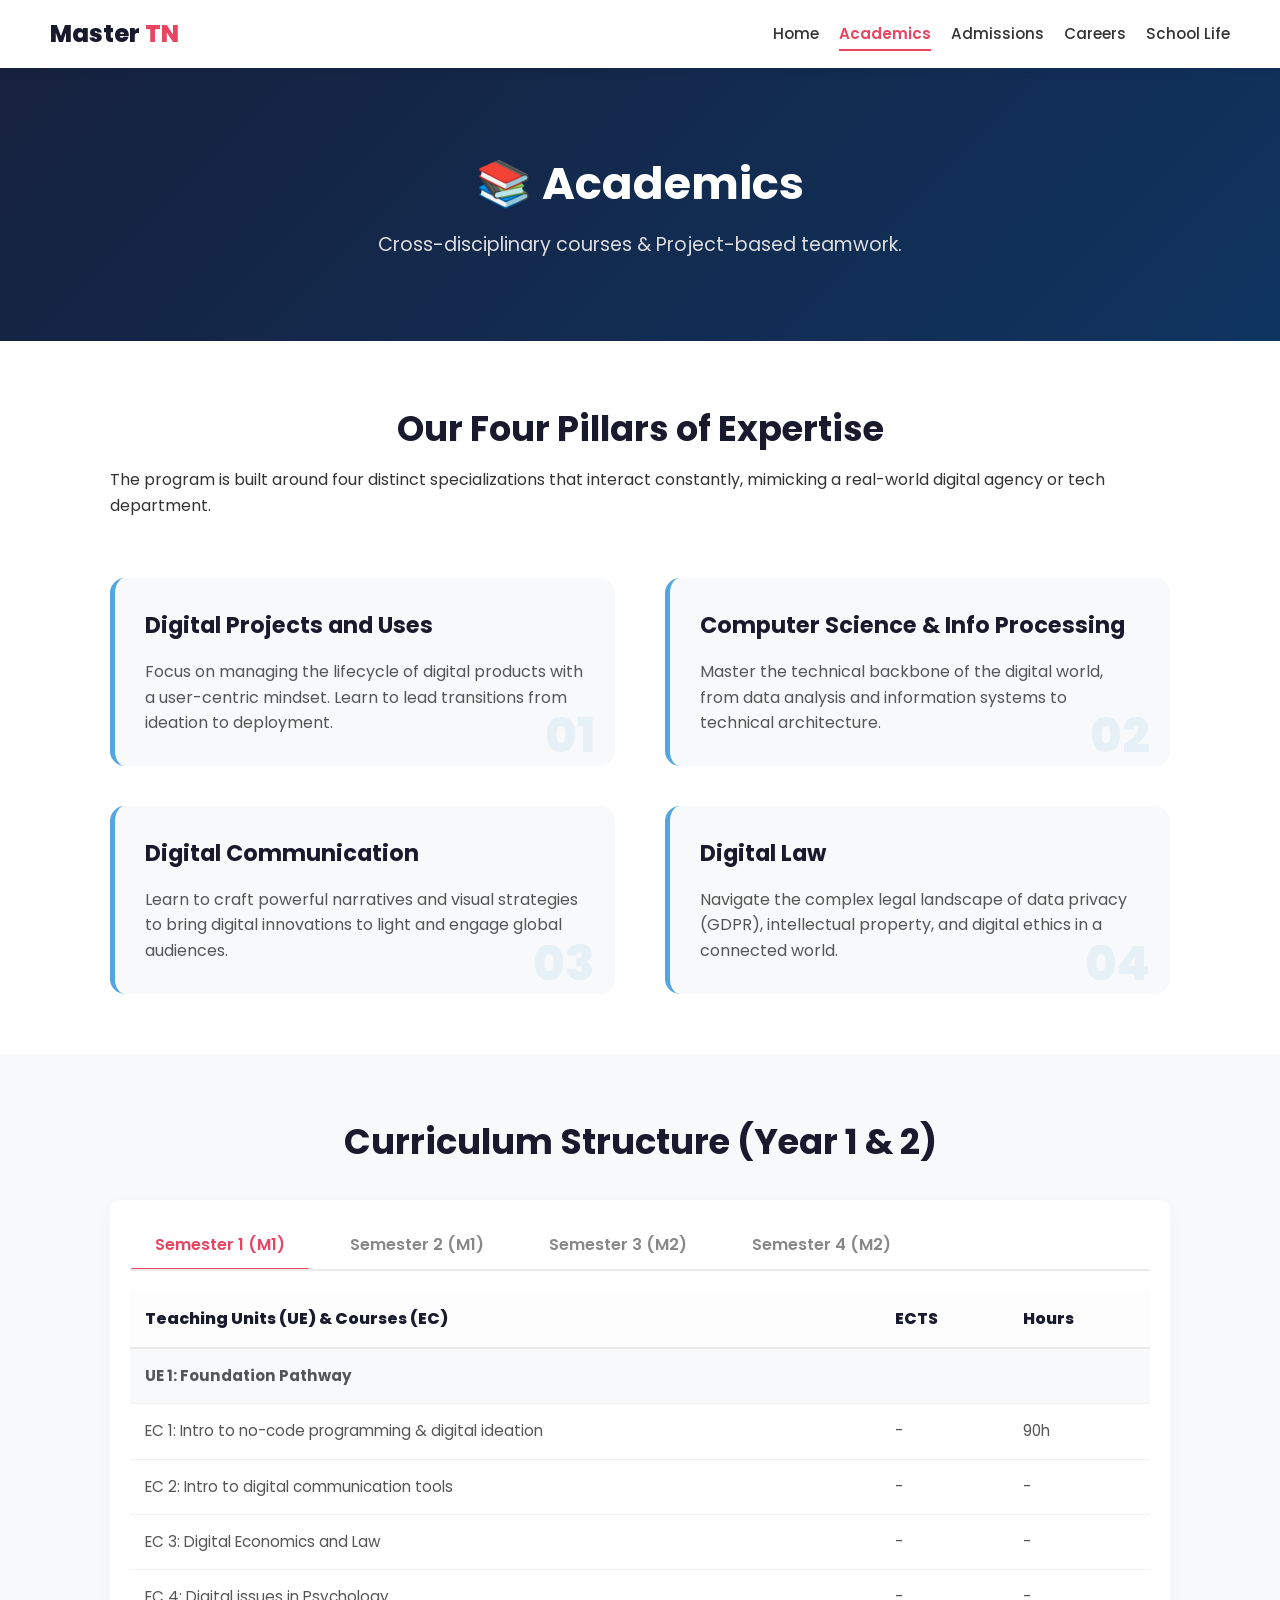
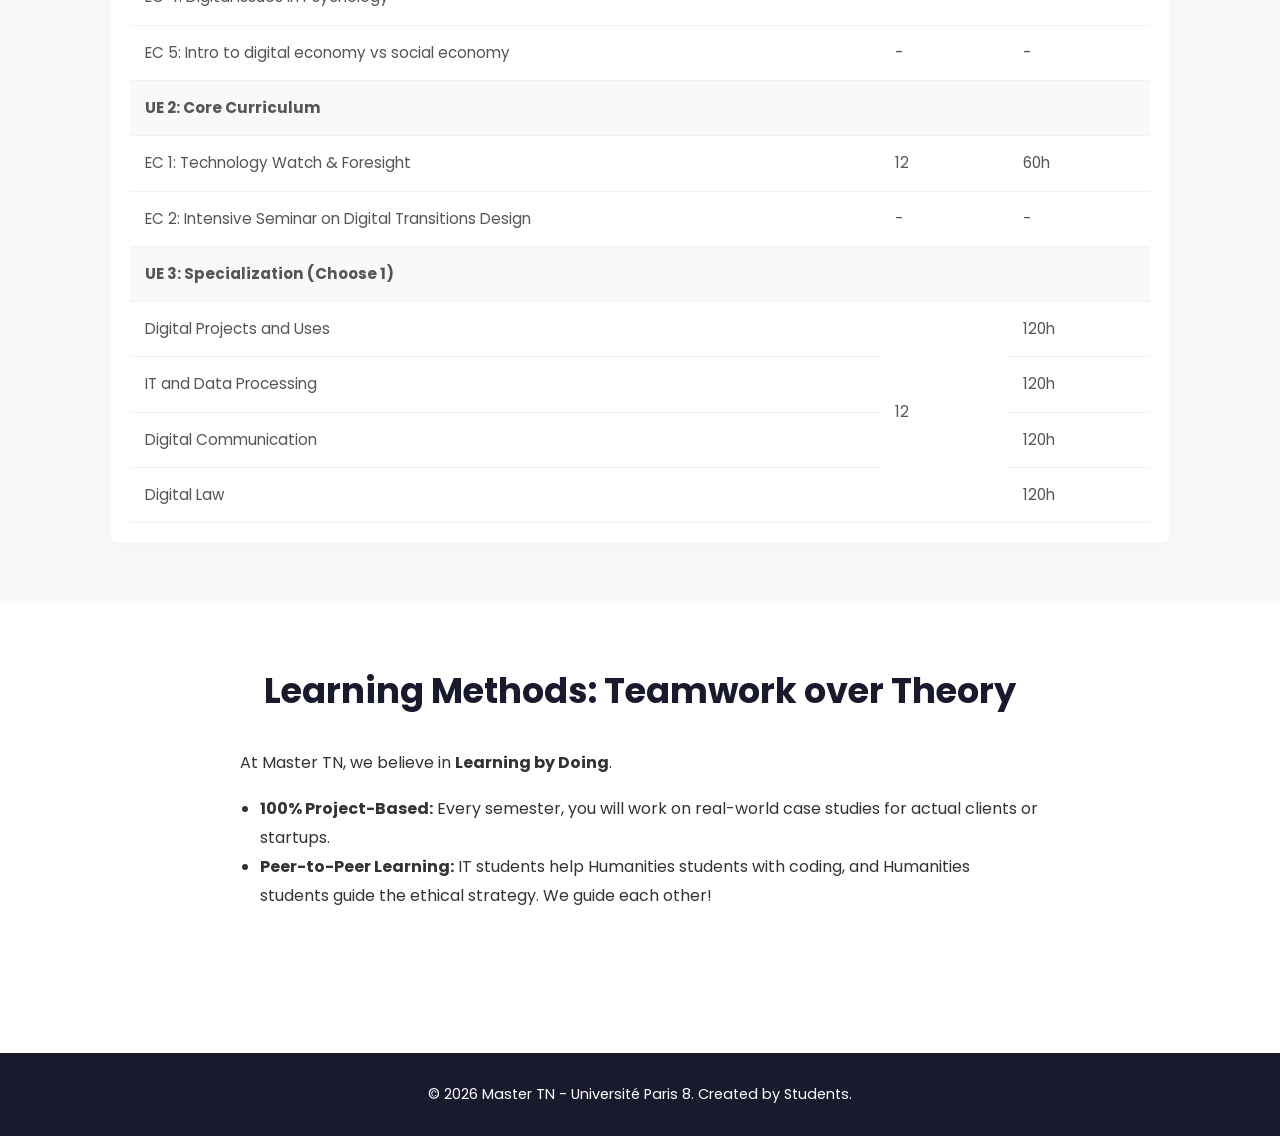
==== commit e173b7eb: "Add files via upload" ====
--- a/academics.html
+++ b/academics.html
@@ -7,6 +7,19 @@
     <link href="https://fonts.googleapis.com/css2?family=Poppins:wght@300;400;500;600;800&display=swap" rel="stylesheet">
     <link rel="stylesheet" href="style.css">
 </head>
+<!--Start of Tawk.to Script-->
+<script type="text/javascript">
+var Tawk_API=Tawk_API||{}, Tawk_LoadStart=new Date();
+(function(){
+var s1=document.createElement("script"),s0=document.getElementsByTagName("script")[0];
+s1.async=true;
+s1.src='https://embed.tawk.to/69bb572325f53e1c37bb8ffc/1jk1sop55';
+s1.charset='UTF-8';
+s1.setAttribute('crossorigin','*');
+s0.parentNode.insertBefore(s1,s0);
+})();
+</script>
+<!--End of Tawk.to Script-->
 <body>
 
     <header class="header">
@@ -16,11 +29,11 @@
                 <li class="dropdown">
                     <a href="index.html">Home</a>
                     <ul class="dropdown-menu">
-                        <li><a href="index.html#about">About the Program</a></li>
-                        <li><a href="index.html#testimonials">Testimonials</a></li>
-                        <li><a href="index.html#news-events">News & Events</a></li>
-                        <li><a href="index.html#faq">FAQ</a></li>
-                        <li><a href="index.html#partners">Corporate Partners</a></li>
+                        <li><a href="#impact-data">Key Impact</a></li>
+                        <li><a href="#partners">Our Partners</a></li>
+                        <li><a href="#testimonials">Testimonials</a></li>
+                        <li><a href="#news-events">News & Events</a></li>
+                        <li><a href="#faq">FAQ</a></li>
                     </ul>
                 </li>
                 <li class="dropdown">
@@ -70,12 +83,38 @@
         </section>
 
         <section id="detail" class="page-content container">
-            <h2 style="margin-bottom: 20px;">What You Will Learn</h2>
-            <p style="text-align: center; margin-bottom: 40px; color: #555;">Forget boring, single-track degrees. Our curriculum is a unique blend of Tech, Humanities, and Business.</p>
-            <div class="grid-container">
-                <div class="card"><h3 style="color: #e94560;">💻 Tech & Data</h3><p>Web Development, Data Analysis, and Architecture.</p></div>
-                <div class="card"><h3 style="color: #e94560;">🧠 Humanities</h3><p>Psychology, Sociology, Law, and Economics in Digital.</p></div>
-                <div class="card"><h3 style="color: #e94560;">💼 Professional</h3><p>Project Management and Strategic Planning.</p></div>
+            <div class="academics-intro">
+                <!-- <span>Curriculum Highlights</span> -->
+                <h2>Our Four Pillars of Expertise</h2>
+                <p>The program is built around four distinct specializations that interact constantly, mimicking a real-world digital agency or tech department.</p>
+            </div>
+
+            <div class="pillars-2-columns">
+                <div class="pillar-item">
+                    <div class="pillar-info">
+                        <div class="pillar-num">01</div>
+                        <h3>Digital Projects and Uses</h3>
+                        <p>Focus on managing the lifecycle of digital products with a user-centric mindset. Learn to lead transitions from ideation to deployment.</p>
+                    </div>
+                    <div class="pillar-info">
+                        <div class="pillar-num">02</div>
+                        <h3>Computer Science & Info Processing</h3>
+                        <p>Master the technical backbone of the digital world, from data analysis and information systems to technical architecture.</p>
+                    </div>
+                </div>
+
+                <div class="pillar-item">
+                    <div class="pillar-info">
+                        <div class="pillar-num">03</div>
+                        <h3>Digital Communication</h3>
+                        <p>Learn to craft powerful narratives and visual strategies to bring digital innovations to light and engage global audiences.</p>
+                    </div>
+                    <div class="pillar-info">
+                        <div class="pillar-num">04</div>
+                        <h3>Digital Law</h3>
+                        <p>Navigate the complex legal landscape of data privacy (GDPR), intellectual property, and digital ethics in a connected world.</p>
+                    </div>
+                </div>
             </div>
         </section>
 
--- a/style.css
+++ b/style.css
@@ -145,28 +145,753 @@
 /* ==========================================
    3. CÁC KHỐI GIAO DIỆN CHUNG
    ========================================== */
-.hero {
-    background: linear-gradient(135deg, #1a1a2e 0%, #16213e 100%);
-    color: #fff;
-    text-align: center;
-    padding: 120px 20px;
-}
-.hero h1 { font-size: 3.5rem; font-weight: 800; line-height: 1.2; margin-bottom: 20px; }
-.hero .highlight { color: #e94560; }
-.hero p { font-size: 1.2rem; max-width: 600px; margin: 0 auto 30px auto; color: #ddd; }
-
-.cta-btn {
-    display: inline-block;
-    padding: 15px 35px;
-    background-color: #e94560;
-    color: #fff;
-    text-decoration: none;
-    border-radius: 50px;
+/* Xóa bỏ hoàn toàn class .hero cũ nếu còn, và dùng bản này */
+.hero-merged {
+    /* 1. Chỉ dùng URL ảnh, không dùng linear-gradient */
+    background-image: 
+        linear-gradient(rgba(0, 0, 0, 0.7), rgba(0, 0, 0, 0.6)), 
+        url('hero.jpg'); 
+    background-color: #f8f9fa;
+    
+    background-size: cover;
+    background-position: center;
+    background-repeat: no-repeat;
+    background-attachment: fixed;
+
+    color: #ffffff;
+    padding: 120px 0;
+    min-height: 85vh;
+    display: flex !important;
+    align-items: center;
+}
+
+.hero-flex {
+    display: flex !important; /* Ép buộc dàn hàng ngang */
+    flex-direction: row !important; /* Đảm bảo là hàng ngang */
+    justify-content: space-between;
+    align-items: center;
+    gap: 60px;
+    width: 100%;
+}
+
+/* BÊN TRÁI: SLOGAN */
+.hero-left {
+    flex: 1.0 !important; /* Cho bên trái rộng hơn một chút */
+    text-align: left !important;
+}
+
+.hero-left h1 {
+    font-size: 2.8rem;
+    line-height: 1.2;
+    margin-bottom: 20px;
+}
+
+.hero-left .highlight {
+    color: #FFD700;
+    font-weight: 600;
+    font-size: 2.2rem;
+    display: block;
+}
+
+.hero-left p {
+    margin: 20px 0 30px 0;
+    font-size: 1.1rem;
+    opacity: 0.8;
+}
+
+/* BÊN PHẢI: GIỚI THIỆU */
+.hero-right {
+    flex: 0.8 !important; /* Bên phải gọn hơn */
+    display: flex !important;
+    flex-direction: column !important;
+    gap: 25px;
+}
+
+.intro-column {
+    background: rgba(255, 255, 255, 0.05);
+    padding: 20px;
+    border-radius: 12px;
+    border-left: 4px solid #FFD700; /* Tạo điểm nhấn vạch hồng bên trái mỗi ô */
+    transition: all 0.3s ease;
+}
+
+.intro-column h3 {
+    font-size: 1.1rem;
+    color: #FFD700;
+    margin-bottom: 8px;
+    display: flex;
+    align-items: center;
+}
+
+.intro-column p {
+    font-size: 0.9rem;
+    line-height: 1.5;
+    color: rgba(255, 255, 255, 0.8);
+}
+
+/* RESPONSIVE: Khi màn hình nhỏ (điện thoại) thì mới xếp chồng */
+@media (max-width: 992px) {
+    .hero-flex {
+        flex-direction: column !important;
+        text-align: center;
+    }
+    .hero-left {
+        text-align: center !important;
+    }
+    .hero-right {
+        width: 100%;
+    }
+}
+
+/* ==========================================
+   SECTION DATA / IMPACT
+   ========================================== */
+.impact-section {
+    background-color: #ffffff; /* Màu xám trung tính như ảnh */
+    color: #084b8a;
+    padding: 80px 0;
+}
+
+.impact-header {
+    text-align: left;
+    max-width: 700px;
+    margin-bottom: 50px;
+}
+
+.impact-header h2 {
+    text-align: left; /* Ghi đè căn giữa mặc định */
+    font-size: 2.2rem;
+    color: #084b8a;
+    margin-bottom: 20px;
+}
+
+.impact-header p {
+    font-size: 1rem;
+    line-height: 1.6;
+    opacity: 0.9;
+}
+
+/* Lưới Grid thông minh */
+.impact-grid {
+    display: grid;
+    grid-template-columns: repeat(3, 1fr); /* 3 cột bằng nhau */
+    grid-template-rows: auto auto; /* 2 hàng */
+    gap: 20px;
+}
+
+/* Style chung cho Card */
+.data-card {
+    padding: 30px;
+    border-radius: 20px;
+    display: flex;
+    flex-direction: column;
+    justify-content: center;
+}
+
+/* Card trắng */
+.white-bg {
+    background-color: #ffffff;
+    color: #1a1a2e;
+    box-shadow: 0 10px 30px rgba(0,0,0,0.1);
+}
+
+.white-bg h3 {
+    font-size: 1.8rem;
+    font-weight: 800;
+    margin: 15px 0 10px 0;
+}
+
+.white-bg p {
+    font-size: 0.9rem;
+    color: #555;
+    line-height: 1.4;
+}
+
+.white-bg .icon {
+    font-size: 2rem;
+    background: #f0f4f8;
+    width: 50px;
+    height: 50px;
+    display: flex;
+    align-items: center;
+    justify-content: center;
+    border-radius: 10px;
+}
+
+/* Card chữ lớn (không nền) */
+.text-only {
+    background: transparent;
+    padding-left: 0;
+}
+
+.text-only h3 {
+    font-size: 2.2rem;
+    font-weight: 800;
+    line-height: 1.1;
+    margin-bottom: 20px;
+}
+
+.text-only p {
     font-weight: 600;
     font-size: 1.1rem;
-    transition: transform 0.3s;
-}
-.cta-btn:hover { background-color: #d13d56; transform: translateY(-3px); }
+}
+
+/* Ép vị trí cho Card dọc dài ở cột 3 */
+.tall-card {
+    grid-column: 3;
+    grid-row: 1 / span 2; /* Trải dài từ hàng 1 đến hàng 2 */
+}
+
+/* Responsive cho điện thoại */
+@media (max-width: 992px) {
+    .impact-grid {
+        grid-template-columns: 1fr; /* 1 cột duy nhất trên mobile */
+    }
+    .tall-card {
+        grid-column: auto;
+        grid-row: auto;
+    }
+}
+
+/* ==========================================
+   SECTION PARTNERS
+   ========================================== */
+.partners-section {
+    background-color: #f7f7f7;
+    padding: 100px 0;
+    color: #1a1a2e;
+}
+
+/* Header chia 2 cột */
+.partners-top {
+    display: flex;
+    justify-content: space-between;
+    align-items: flex-start;
+    gap: 50px;
+    margin-bottom: 80px;
+}
+
+.partners-title {
+    flex: 1;
+}
+
+.partners-title span {
+    display: block;
+    font-size: 1rem;
+    color: #FFD700;
+    margin-bottom: 10px;
+}
+
+.partners-title h2 {
+    text-align: left; /* Ghi đè căn giữa */
+    font-size: 2.2rem;
+    color: #1a1a2e;
+    font-weight: 800;
+    line-height: 1.2;
+}
+
+.partners-desc {
+    flex: 1.2;
+}
+
+.partners-desc p {
+    font-size: 1rem;
+    color: #1a1a2e;
+    line-height: 1.7;
+}
+
+/* Dải Logo */
+.partners-logos {
+    display: flex;
+    justify-content: space-between;
+    align-items: center;
+    flex-wrap: wrap; /* Tự xuống dòng nếu màn hình nhỏ */
+    gap: 30px;
+}
+
+.logo-item {
+    flex: 1;
+    min-width: 120px;
+    display: flex;
+    justify-content: center;
+    filter: grayscale(80%); /* Làm logo trắng đen cho sang */
+    opacity: 0.6;
+    transition: all 0.3s ease;
+}
+
+.logo-item:hover {
+    filter: grayscale(0%); /* Hiện màu khi di chuột vào */
+    opacity: 1;
+    transform: scale(1.1);
+}
+
+.logo-item img {
+    max-width: 140px;
+    max-height: 60px;
+    object-fit: contain;
+}
+
+/* Container tổng chứa cả 2 hàng */
+.partners-logos-container {
+    display: flex;
+    flex-direction: column;
+    gap: 40px; /* Khoảng cách giữa 2 hàng */
+    margin-top: 50px;
+}
+
+/* Định dạng chung cho mỗi hàng */
+.logo-row {
+    display: flex;
+    justify-content: center; /* Căn giữa các logo trong hàng */
+    gap: 80px; /* Khoảng cách ngang giữa các logo */
+    align-items: center;
+}
+
+/* HIỆU ỨNG SO LE: Đẩy hàng số 2 lệch sang phải */
+.row-2 {
+    padding-left: 150px; /* Chỉnh con số này để tăng/giảm độ so le */
+}
+
+/* Định dạng từng Logo */
+.logo-item {
+    filter: grayscale(100%);
+    opacity: 0.6;
+    transition: all 0.4s ease;
+}
+
+.logo-item:hover {
+    filter: grayscale(0%);
+    opacity: 1;
+    transform: translateY(-5px) scale(1.05);
+}
+
+.logo-item img {
+    max-width: 160px; /* Tăng kích thước logo lên một chút cho dễ nhìn */
+    max-height: 70px;
+    object-fit: contain;
+}
+
+/* RESPONSIVE: Trên điện thoại thì không nên so le nữa vì sẽ bị tràn màn hình */
+@media (max-width: 768px) {
+    .logo-row {
+        flex-direction: column;
+        gap: 30px;
+        padding-left: 0 !important; /* Bỏ so le trên mobile */
+    }
+    
+    .partners-top {
+        flex-direction: column;
+        text-align: center;
+    }
+    
+    .partners-title h2 {
+        text-align: center;
+    }
+}
+
+/* Responsive cho Mobile */
+@media (max-width: 768px) {
+    .partners-top {
+        flex-direction: column;
+        gap: 20px;
+    }
+    .partners-logos {
+        display: grid;
+        grid-template-columns: repeat(3, 1fr);
+    }
+}
+
+/* ==========================================
+   SECTION TESTIMONIALS (MASONRY STYLE)
+   ========================================== */
+.testimonials-section {
+    background-color: #ffffff; 
+    padding: 100px 0;
+}
+
+.testimonials-header {
+    text-align: center;
+    margin-bottom: 60px;
+}
+
+.testimonials-header span {
+    color: #FFD700;
+    font-weight: 600;
+    text-transform: uppercase;
+    letter-spacing: 1px;
+}
+
+.testimonials-header h2 {
+    font-size: 2.5rem;
+    font-weight: 800;
+    color: #1a1a2e;
+    margin-top: 10px;
+}
+
+/* Lưới Masonry giả lập */
+.testimonials-masonry {
+    display: grid;
+    grid-template-columns: repeat(3, 1fr); /* 3 cột */
+    gap: 40px 30px;
+    padding: 20px 0;
+}
+.testi-card:nth-child(3n+2) {
+    margin-top: 50px; /* Đẩy toàn bộ cột giữa xuống một chút so với 2 bên */
+}
+
+/* Style chung cho Card */
+.testi-card {
+    background: #f8f9fa;
+    padding: 40px 30px;
+    border-radius: 20px;
+    box-shadow: 0 10px 30px rgba(0,0,0,0.03);
+    transition: all 0.4s cubic-bezier(0.175, 0.885, 0.32, 1.275);
+    position: relative;
+}
+
+.testi-card p {
+    font-style: italic;
+    color: #555;
+    line-height: 1.6;
+    margin-bottom: 20px;
+}
+
+.testi-card h4 {
+    color: #1a1a2e;
+    font-weight: 700;
+    font-size: 0.95rem;
+}
+
+/* TẠO ĐỘ LỆCH "ĐỘNG" */
+.card-up {
+    transform: translateY(-20px);
+}
+
+.card-down {
+    transform: translateY(20px);
+}
+
+/* Hiệu ứng Hover */
+.testi-card:hover {
+    background: #1a1a2e;
+    transform: translateY(0) scale(1.05); /* Khi hover sẽ trả về vị trí cân bằng và to lên */
+    box-shadow: 0 20px 40px rgba(82, 166, 227, 0.3);
+}
+
+.testi-card:hover p, .testi-card:hover h4 {
+    color: #ffffff;
+}
+
+/* Responsive */
+@media (max-width: 992px) {
+    .testimonials-masonry {
+        grid-template-columns: repeat(2, 1fr);
+        gap: 20px;
+    }
+    .card-up, .card-down {
+        transform: translateY(0); /* Bỏ lệch trên máy tính bảng */
+    }
+}
+
+@media (max-width: 768px) {
+    .testimonials-masonry {
+        grid-template-columns: 1fr;
+        gap: 20px;
+    }
+}
+
+
+/* ==========================================
+   SECTION NEWS & EVENTS
+   ========================================== */
+.news-section {
+    background-color: #f7f7f7; /* Màu xám như trong ảnh của bạn */
+    padding: 100px 0;
+}
+
+/* Header Flex: Tiêu đề và Nút */
+.news-header-flex {
+    display: flex;
+    justify-content: space-between;
+    align-items: flex-end;
+    margin-bottom: 50px;
+}
+
+.news-title h2 {
+    text-align: left;
+    font-size: 2.2rem;
+    color: #1a1a2e;
+    margin-top: 10px;
+}
+
+.news-title span {
+    color: #FFD700;
+    font-size: 0.9rem;
+    font-weight: 500;
+}
+
+/* Nút View All */
+.view-all-btn {
+    background-color: #c3d6e8;
+    color: #1a1a2e;
+    padding: 15px 30px;
+    border-radius: 12px;
+    text-decoration: none;
+    font-weight: 600;
+    font-size: 0.95rem;
+    transition: all 0.3s ease;
+    box-shadow: 0 4px 15px rgba(0,0,0,0.05);
+}
+
+.view-all-btn:hover {
+    background-color: #1a1a2e;
+    color: #ffffff;
+    transform: translateY(-3px);
+}
+
+/* Grid Cards */
+.news-grid {
+    display: grid;
+    grid-template-columns: repeat(3, 1fr);
+    gap: 30px;
+}
+
+.news-card {
+    background: #ffffff;
+    border-radius: 20px;
+    overflow: hidden; /* Để ảnh không bị tràn khỏi bo góc */
+    transition: transform 0.3s ease;
+    display: flex;
+    flex-direction: column;
+}
+
+.news-card:hover {
+    transform: translateY(-10px);
+}
+
+/* Ảnh trong card chiếm khoảng 40% chiều cao */
+.news-image {
+    width: 100%;
+    height: 200px;
+    overflow: hidden;
+}
+
+.news-image img {
+    width: 100%;
+    height: 100%;
+    object-fit: cover;
+    transition: transform 0.5s ease;
+}
+
+.news-card:hover .news-image img {
+    transform: scale(1.1);
+}
+
+/* Nội dung card */
+.news-content {
+    padding: 25px;
+}
+
+.news-date {
+    display: block;
+    font-size: 0.8rem;
+    color: #888;
+    margin-bottom: 10px;
+}
+
+.news-content h3 {
+    font-size: 1.2rem;
+    color: #1a1a2e;
+    margin-bottom: 12px;
+    line-height: 1.4;
+}
+
+.news-content p {
+    font-size: 0.9rem;
+    color: #666;
+    margin-bottom: 20px;
+}
+
+.read-more {
+    color: #52a6e3;
+    text-decoration: none;
+    font-weight: 600;
+    font-size: 0.9rem;
+}
+
+/* Responsive */
+@media (max-width: 992px) {
+    .news-grid { grid-template-columns: repeat(2, 1fr); }
+    .news-header-flex { flex-direction: column; align-items: flex-start; gap: 20px; }
+}
+
+@media (max-width: 768px) {
+    .news-grid { grid-template-columns: 1fr; }
+}
+
+
+/* ==========================================
+   SECTION FAQ (ACCORDION STYLE)
+   ========================================== */
+.faq-section {
+    background-color: #ffffff;
+    padding: 100px 0;
+}
+
+.faq-header {
+    text-align: left; /* Căn trái giống mẫu */
+    margin-bottom: 50px;
+    max-width: 800px;
+}
+
+.faq-header span {
+    font-size: 0.9rem;
+    color: #666;
+}
+
+.faq-header h2 {
+    text-align: left;
+    font-size: 2.5rem;
+    font-weight: 800;
+    color: #1a1a2e;
+    margin-top: 10px;
+}
+
+.faq-container {
+    max-width: 1000px;
+    margin: 0 auto;
+}
+
+/* Từng dòng FAQ */
+.faq-item {
+    border-bottom: 1px solid #eee;
+    padding: 20px 0;
+    cursor: pointer;
+}
+
+/* Tiêu đề câu hỏi */
+.faq-item summary {
+    list-style: none; /* Bỏ mũi tên mặc định */
+    font-size: 1.1rem;
+    font-weight: 700;
+    color: #1a1a2e;
+    display: flex;
+    justify-content: space-between;
+    align-items: center;
+    outline: none;
+}
+
+.faq-item summary::-webkit-details-marker {
+    display: none;
+}
+
+.faq-item .icon {
+    font-size: 1.5rem;
+    transition: transform 0.3s ease;
+    color: #0485b8;
+}
+
+/* Xoay icon khi mở */
+.faq-item[open] .icon {
+    transform: rotate(180deg);
+}
+
+/* Nội dung câu trả lời */
+.faq-item .answer {
+    padding-top: 15px;
+    color: #555;
+    line-height: 1.6;
+    animation: slideDown 0.3s ease-out;
+}
+
+@keyframes slideDown {
+    from { opacity: 0; transform: translateY(-10px); }
+    to { opacity: 1; transform: translateY(0); }
+}
+
+/* Hiệu ứng Hover */
+.faq-item:hover summary {
+    color: #0485b8;
+}
+
+/* ==========================================
+   ACADEMICS 2-COLUMN PILLARS
+   ========================================== */
+.academics-intro {
+    margin-bottom: 60px;
+    text-align: left;
+}
+
+.academics-intro span {
+    color: #52a6e3;
+    font-weight: 600;
+    text-transform: uppercase;
+    font-size: 0.9rem;
+}
+
+.pillars-2-columns {
+    display: flex;
+    flex-direction: column;
+    gap: 40px;
+}
+
+.pillar-item {
+    display: flex;
+    justify-content: space-between;
+    gap: 50px;
+}
+
+.pillar-info {
+    flex: 1;
+    padding: 30px;
+    background: #f8f9fa;
+    border-radius: 15px;
+    position: relative;
+    transition: all 0.3s ease;
+    border-left: 5px solid #52a6e3; /* Vạch màu đặc trưng */
+}
+
+.pillar-info:hover {
+    background: #ffffff;
+    box-shadow: 0 10px 30px rgba(0,0,0,0.08);
+    transform: translateX(10px);
+}
+
+.pillar-num {
+    font-size: 3rem;
+    font-weight: 800;
+    color: rgba(82, 166, 227, 0.1); /* Số hiệu mờ làm nền */
+    position: absolute;
+    top: 120px;
+    right: 20px;
+}
+
+.pillar-info h3 {
+    font-size: 1.4rem;
+    color: #1a1a2e;
+    margin-bottom: 15px;
+    position: relative;
+    z-index: 2;
+}
+
+.pillar-info p {
+    font-size: 1rem;
+    color: #555;
+    line-height: 1.6;
+    position: relative;
+    z-index: 2;
+}
+
+/* Mobile: Trở về 1 cột để dễ đọc */
+@media (max-width: 768px) {
+    .pillar-item {
+        flex-direction: column;
+        gap: 20px;
+    }
+    .pillar-info:hover {
+        transform: translateY(-5px);
+    }
+}
 
 section { padding: 80px 0; }
 h2 { font-size: 2.2rem; text-align: center; color: #1a1a2e; margin-bottom: 10px; }
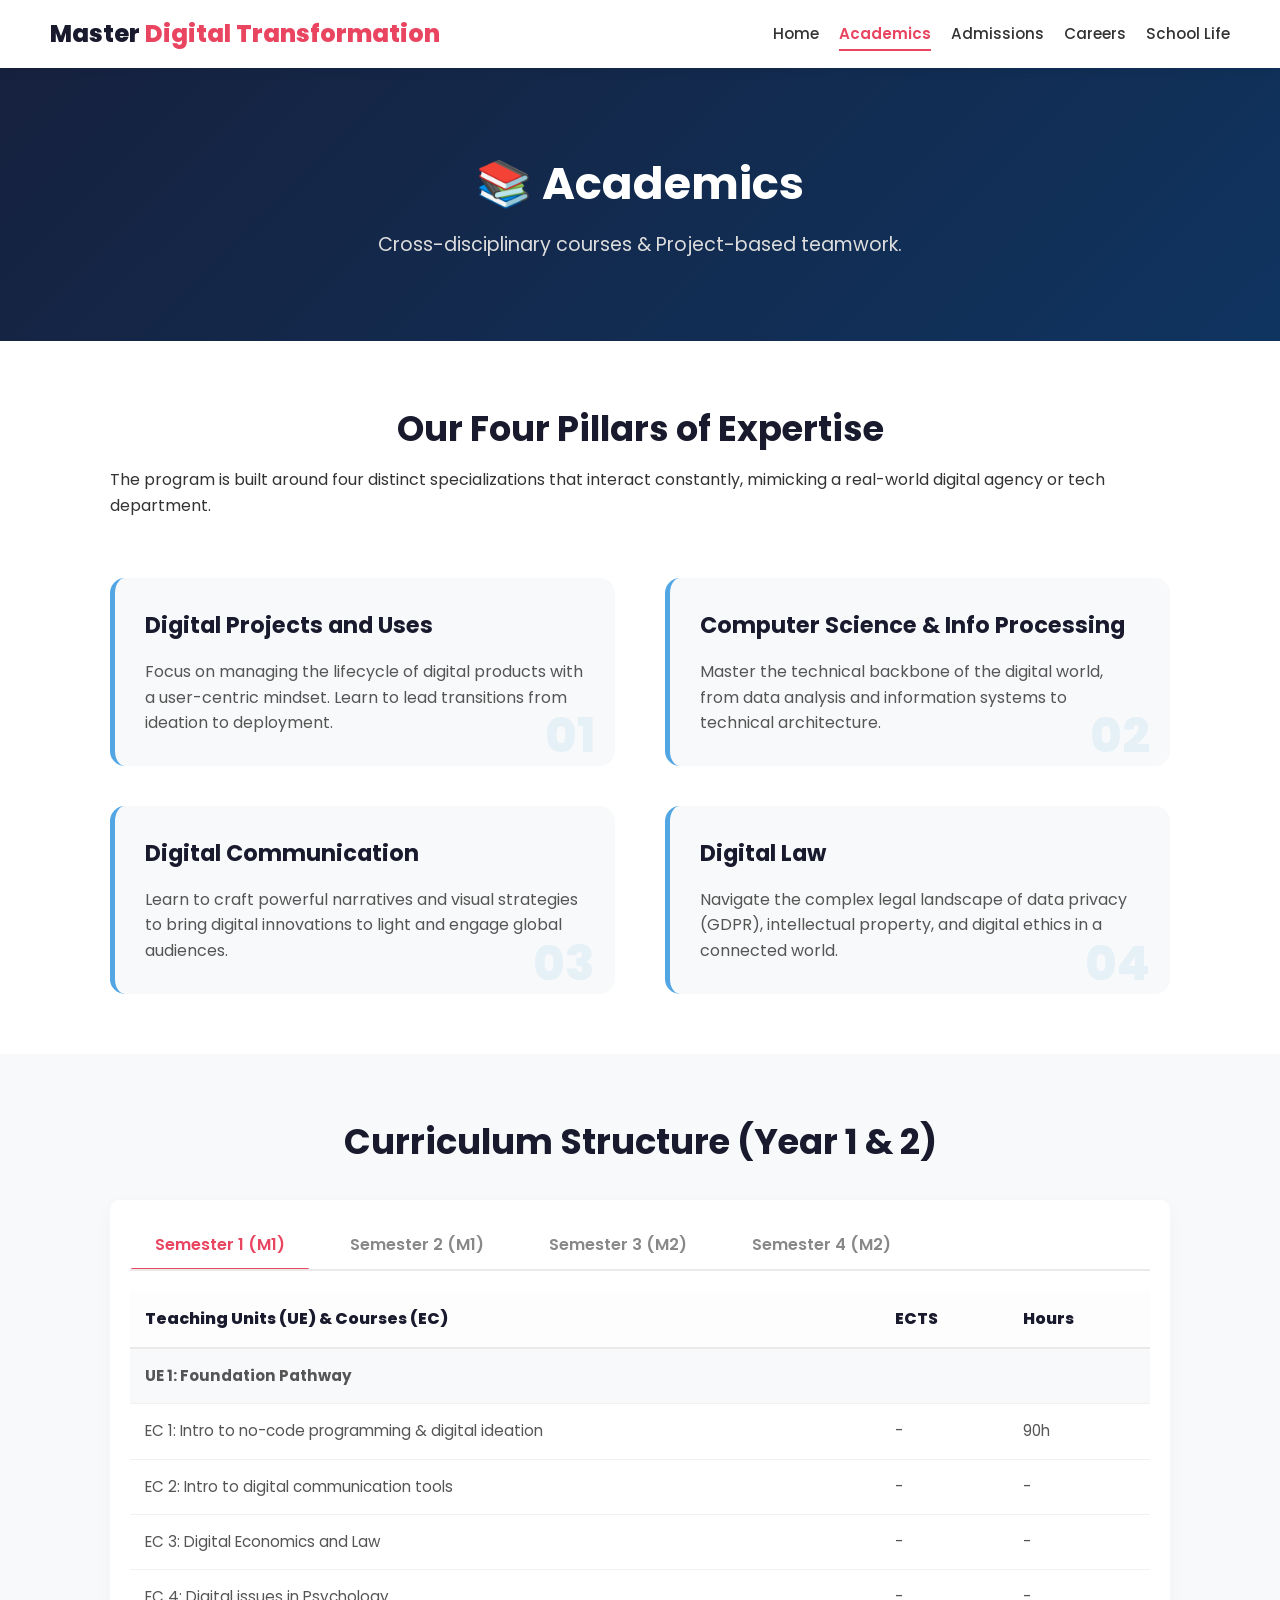
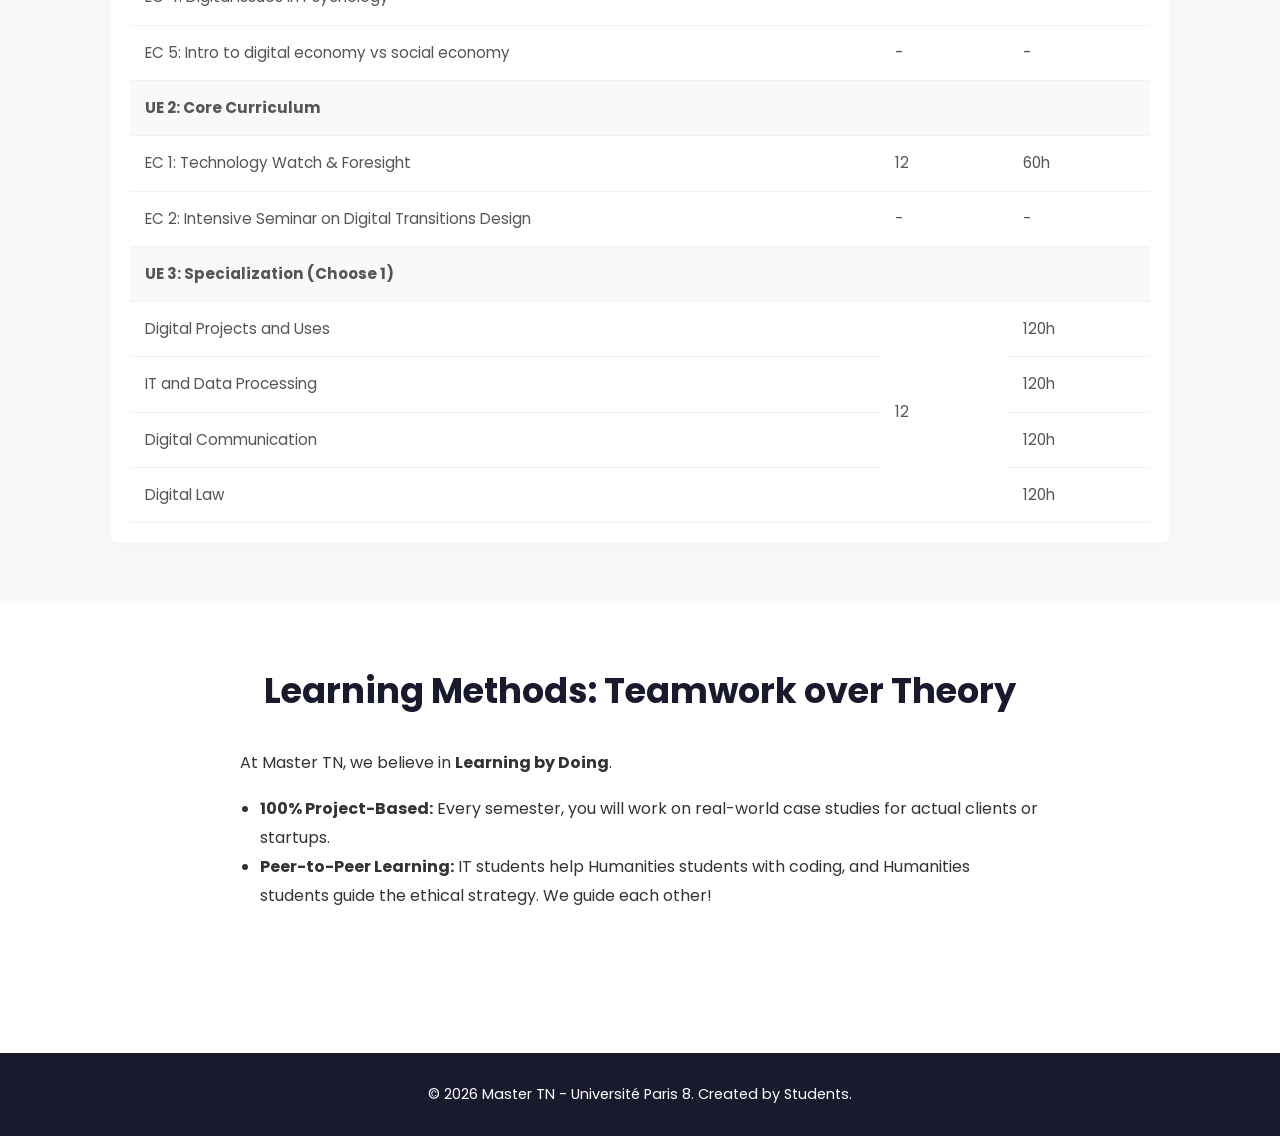
==== commit 4edfe3b4: "Add files via upload with video" ====
--- a/academics.html
+++ b/academics.html
@@ -3,8 +3,20 @@
 <head>
     <meta charset="UTF-8">
     <meta name="viewport" content="width=device-width, initial-scale=1.0">
-    <title>Master TN - Academics</title>
+    
+    <title>Master in Digital Transformation & Humanities | Université Paris 8</title>
+
+    <meta name="description" content="Discover Master TN at Paris 8: An innovative, 100% project-based degree in Digital Humanities and Transformation. 95% tuition subsidized by the French government. Join our global network in Paris.">
+
+    <meta name="keywords" content="Digital Humanities Master, Digital Transformation Degree Paris, Study in France, Digital Law, UX Design Master Europe, English-taught digital master">
+
+    <meta property="og:title" content="Master in Digital Transformation & Humanities | Paris 8">
+    <meta property="og:description" content="100% project-based Master's degree in the heart of Paris.">
+    <meta property="og:image" content="link-anh-thumbnail-cua-ban.jpg"> 
+    <meta property="og:url" content="https://ten-mien-cua-ban.com">
+
     <link href="https://fonts.googleapis.com/css2?family=Poppins:wght@300;400;500;600;800&display=swap" rel="stylesheet">
+    <link rel="icon" type="image/png" href="logo_paris8_couleurs-officielles.png">
     <link rel="stylesheet" href="style.css">
 </head>
 <!--Start of Tawk.to Script-->
@@ -23,7 +35,7 @@
 <body>
 
     <header class="header">
-        <div class="logo">Master <span>TN</span></div>
+        <div class="logo">Master <span>Digital Transformation</span></div>
         <nav class="navbar" id="navbar">
             <ul>
                 <li class="dropdown">
--- a/style.css
+++ b/style.css
@@ -600,6 +600,98 @@
     }
 }
 
+/* ==========================================
+   SECTION TESTIMONIALS - BẢN CHUẨN (FLEXBOX)
+   ========================================== */
+.testimonials-section {
+    background-color: #f4f7f6; 
+    padding: 100px 0;
+}
+
+.testimonials-header {
+    text-align: center;
+    margin-bottom: 60px;
+}
+
+/* Container dùng Flexbox để ép video ra giữa và to ra */
+.testimonials-flex-container {
+    display: flex;
+    justify-content: center;
+    align-items: stretch; /* Cho các cột cao bằng nhau */
+    gap: 30px;
+    max-width: 1200px;
+    margin: 0 auto;
+    padding: 20px 0;
+}
+
+/* Các cột chữ hai bên */
+.testi-column {
+    flex: 1; /* Chiếm 1 phần không gian */
+    display: flex;
+    flex-direction: column;
+    gap: 25px;
+}
+
+/* CỘT GIỮA: Phóng to Video */
+.video-column {
+    flex: 2; /* Chiếm 2 phần không gian (gấp đôi cột chữ) */
+    display: flex;
+    justify-content: center;
+}
+
+/* Card Video */
+.card-video {
+    width: 100%;
+    background: #000;
+    border-radius: 25px;
+    overflow: hidden;
+    position: relative;
+    box-shadow: 0 20px 50px rgba(0,0,0,0.15);
+    height: 100%; /* Đảm bảo video cao bằng các card bên cạnh */
+    min-height: 400px; /* Độ cao tối thiểu để video không bị dẹt */
+}
+
+.video-wrapper {
+    position: absolute;
+    top: 0; left: 0; width: 100%; height: 100%;
+}
+
+.video-wrapper iframe {
+    width: 100%; height: 100%; border: none;
+}
+
+/* HIỆU ỨNG ẨN CHỮ KHI HOVER */
+.video-info-overlay {
+    position: absolute;
+    bottom: 0; left: 0; width: 100%;
+    padding: 40px 25px;
+    background: linear-gradient(to top, rgba(0,0,0,0.95), transparent);
+    color: #fff;
+    transition: all 0.5s ease;
+    z-index: 10;
+    pointer-events: none; /* Quan trọng để click xuyên qua chữ vào video */
+}
+
+/* Khi trỏ chuột vào: Chữ biến mất mượt mà */
+.card-video:hover .video-info-overlay {
+    opacity: 0;
+    transform: translateY(20px);
+}
+
+/* Responsive cho mobile */
+@media (max-width: 992px) {
+    .testimonials-flex-container {
+        flex-direction: column; /* Xếp chồng lên nhau */
+    }
+    .video-column {
+        order: -1; /* Đưa video lên đầu tiên */
+        width: 100%;
+    }
+    .card-video {
+        aspect-ratio: 16/9; /* Giữ tỉ lệ chuẩn trên điện thoại */
+        min-height: auto;
+    }
+}
 
 /* ==========================================
    SECTION NEWS & EVENTS
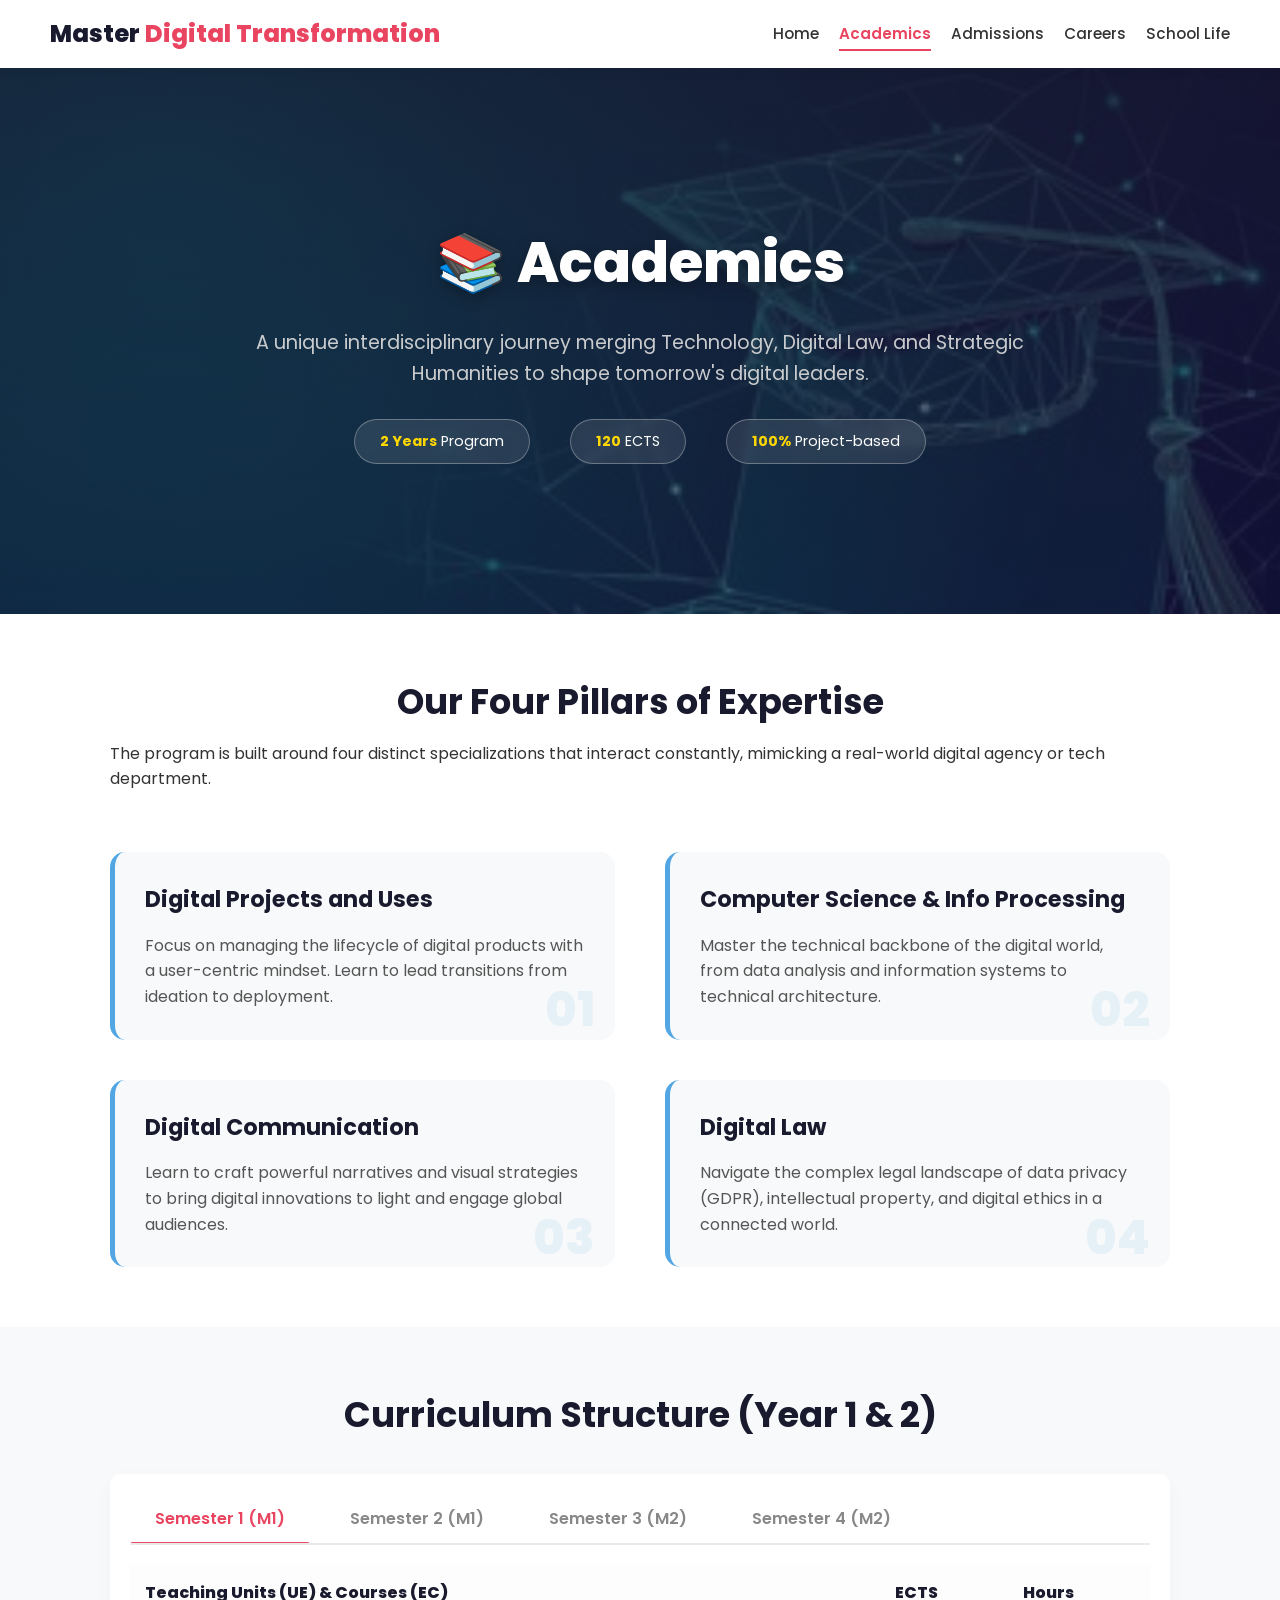
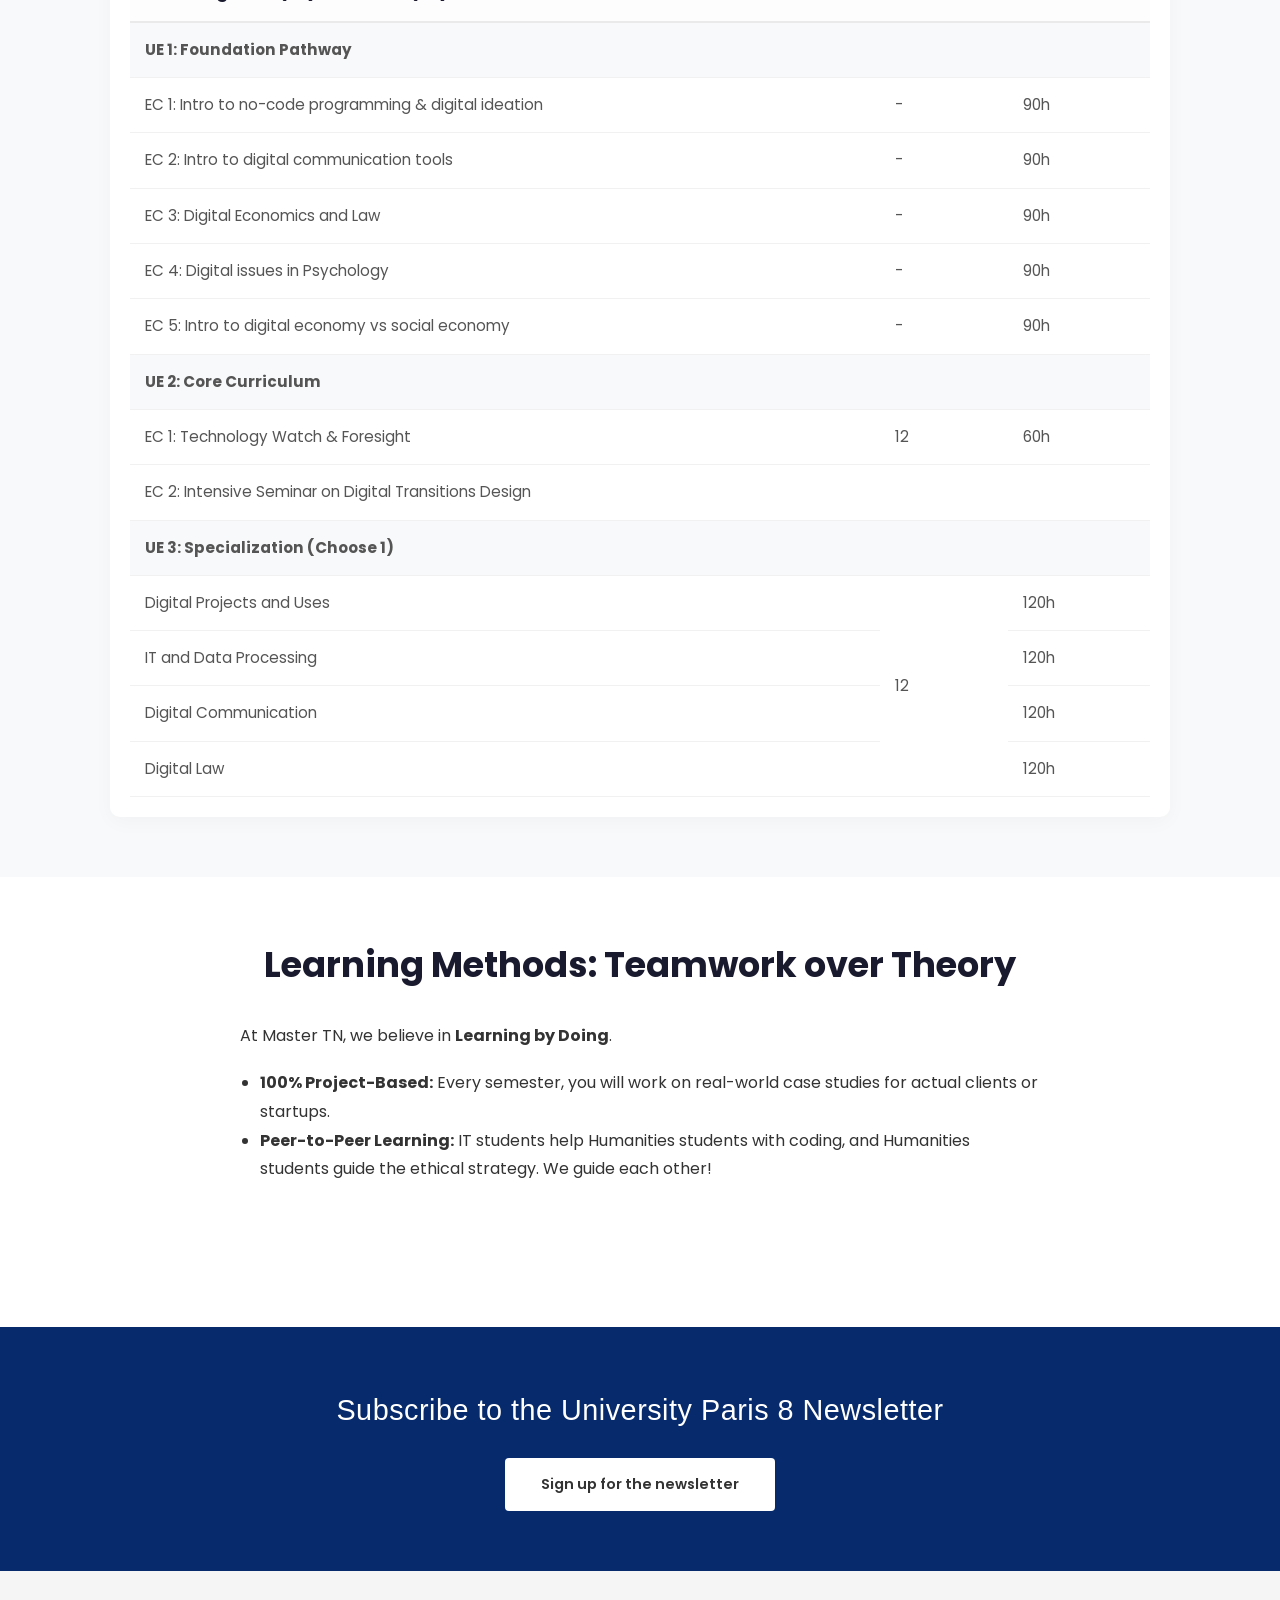
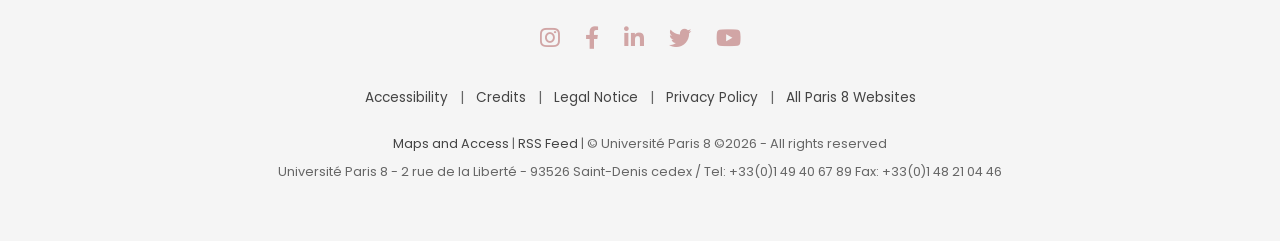
==== commit 7cf51cba: "Add files via upload last update, i hope" ====
--- a/academics.html
+++ b/academics.html
@@ -87,10 +87,17 @@
     </header>
 
     <main>
-        <section class="page-header">
-            <div class="container">
+
+        <section class="page-header academics-header">
+            <div class="header-overlay"></div>
+            <div class="container header-content">
                 <h1>📚 Academics</h1>
-                <p>Cross-disciplinary courses & Project-based teamwork.</p>
+                <p>A unique interdisciplinary journey merging Technology, Digital Law, and Strategic Humanities to shape tomorrow's digital leaders.</p>
+                <div class="header-stats">
+                    <span><strong>2 Years</strong> Program</span>
+                    <span><strong>120</strong> ECTS</span>
+                    <span><strong>100%</strong> Project-based</span>
+                </div>
             </div>
         </section>
 
@@ -150,14 +157,14 @@
                             <tbody>
                                 <tr class="ue-row"><td colspan="3">UE 1: Foundation Pathway</td></tr>
                                 <tr><td>EC 1: Intro to no-code programming & digital ideation</td><td>-</td><td>90h</td></tr>
-                                <tr><td>EC 2: Intro to digital communication tools</td><td>-</td><td>-</td></tr>
-                                <tr><td>EC 3: Digital Economics and Law</td><td>-</td><td>-</td></tr>
-                                <tr><td>EC 4: Digital issues in Psychology</td><td>-</td><td>-</td></tr>
-                                <tr><td>EC 5: Intro to digital economy vs social economy</td><td>-</td><td>-</td></tr>
+                                <tr><td>EC 2: Intro to digital communication tools</td><td>-</td><td>90h</td></tr>
+                                <tr><td>EC 3: Digital Economics and Law</td><td>-</td><td>90h</td></tr>
+                                <tr><td>EC 4: Digital issues in Psychology</td><td>-</td><td>90h</td></tr>
+                                <tr><td>EC 5: Intro to digital economy vs social economy</td><td>-</td><td>90h</td></tr>
                                 
                                 <tr class="ue-row"><td colspan="3">UE 2: Core Curriculum</td></tr>
                                 <tr><td>EC 1: Technology Watch & Foresight</td><td>12</td><td>60h</td></tr>
-                                <tr><td>EC 2: Intensive Seminar on Digital Transitions Design</td><td>-</td><td>-</td></tr>
+                                <tr><td>EC 2: Intensive Seminar on Digital Transitions Design</td><td></td><td></td></tr>
 
                                 <tr class="ue-row"><td colspan="3">UE 3: Specialization (Choose 1)</td></tr>
                                 <tr><td>Digital Projects and Uses</td><td rowspan="4">12</td><td>120h</td></tr>
@@ -176,7 +183,7 @@
                             <tbody>
                                 <tr class="ue-row"><td colspan="3">UE 4: Core Curriculum</td></tr>
                                 <tr><td>Free Elective (EC libre)</td><td>-</td><td>30h</td></tr>
-                                <tr><td>Specialized English</td><td>-</td><td>-</td></tr>
+                                <tr><td>Specialized English</td><td>-</td><td>30h</td></tr>
                                 
                                 <tr class="ue-row"><td colspan="3">UE 5: Internship & Production</td></tr>
                                 <tr><td>Collective inter-specialization production</td><td>-</td><td>30h</td></tr>
@@ -233,8 +240,42 @@
         </section>
     </main>
 
-    <footer class="footer">
-        <p>&copy; 2026 Master TN - Université Paris 8. Created by Students.</p>
+    <footer class="main-footer">
+        <div class="newsletter-section">
+            <div class="container">
+                <h2>Subscribe to the University Paris 8 Newsletter</h2>
+                <a href="#" class="newsletter-btn">Sign up for the newsletter</a>
+            </div>
+        </div>
+
+        <div class="footer-details">
+            <div class="container">
+                <div class="social-icons">
+                    <a href="https://www.instagram.com/univparis8/" aria-label="Instagram"><i class="fab fa-instagram"></i></a>
+                    <a href="https://www.facebook.com/Paris8" aria-label="Facebook"><i class="fab fa-facebook-f"></i></a>
+                    <a href="https://www.linkedin.com/school/universit%C3%A9-vincennes-saint-denis-paris-viii-/" aria-label="LinkedIn"><i class="fab fa-linkedin-in"></i></a>
+                    <a href="https://bsky.app/profile/univ-paris8.fr" aria-label="Twitter"><i class="fab fa-twitter"></i></a>
+                    <a href="https://www.youtube.com/channel/UCFrdu1Rf_A9huYq-QD3ER2g" aria-label="YouTube"><i class="fab fa-youtube"></i></a>
+                </div>
+
+                <nav class="footer-links">
+                    <a href="https://www.univ-paris8.fr/Accessibilite">Accessibility</a> | 
+                    <a href="https://www.univ-paris8.fr/Credits">Credits</a> | 
+                    <a href="https://www.univ-paris8.fr/Mentions-legales-et-conditions-generales-d-utilisation-CGU">Legal Notice</a> | 
+                    <a href="https://www.univ-paris8.fr/Politique-de-confidentialite">Privacy Policy</a> | 
+                    <a href="https://www.univ-paris8.fr/Tous-les-sites-de-Paris-8">All Paris 8 Websites</a>
+                </nav>
+
+                <div class="footer-info">
+                    <p>
+                        <a href="https://www.univ-paris8.fr/Acces-et-plans">Maps and Access</a> | 
+                        <a href="https://www.univ-paris8.fr/spip.php?page=backend">RSS Feed</a> | 
+                        © Université Paris 8 ©2026 - All rights reserved
+                    </p>
+                    <p>Université Paris 8 - 2 rue de la Liberté - 93526 Saint-Denis cedex / Tel: +33(0)1 49 40 67 89 Fax: +33(0)1 48 21 04 46</p>
+                </div>
+            </div>
+        </div>
     </footer>
 
     <script>
--- a/style.css
+++ b/style.css
@@ -2,6 +2,7 @@
    1. THIẾT LẬP CƠ BẢN & FONT CHỮ
    ========================================== */
 @import url('https://fonts.googleapis.com/css2?family=Poppins:wght@300;400;500;600;800&display=swap');
+@import url('https://cdnjs.cloudflare.com/ajax/libs/font-awesome/5.15.4/css/all.min.css');
 
 * {
     margin: 0;
@@ -342,14 +343,66 @@
     grid-row: 1 / span 2; /* Trải dài từ hàng 1 đến hàng 2 */
 }
 
+
+/* Card dáng cao chứa video */
+.tall-card {
+    padding: 0 !important; /* Bỏ padding cũ để video tràn viền trên */
+    overflow: hidden;
+    display: flex;
+    flex-direction: column;
+    background: #fff;
+    height: 100%;
+}
+
+/* Vùng chứa video ở nửa trên card */
+.card-video-top {
+    position: relative;
+    width: 100%;
+    padding-bottom: 56.25%; /* Tỉ lệ 16:9 */
+    height: 0;
+    background: #000;
+}
+
+.card-video-top iframe {
+    position: absolute;
+    top: 0;
+    left: 0;
+    width: 100%;
+    height: 100%;
+    border: none;
+}
+
+/* Vùng nội dung ở nửa dưới card */
+.card-content-bottom {
+    padding: 25px; /* Trả lại padding cho phần chữ */
+    text-align: left;
+}
+
+.card-content-bottom .icon {
+    margin-bottom: 15px;
+    font-size: 1.5rem;
+}
+
+.card-content-bottom h3 {
+    font-size: 1.4rem;
+    margin-bottom: 10px;
+    line-height: 1.3;
+    color: #1a1a2e;
+}
+
+.card-content-bottom p {
+    font-size: 0.9rem;
+    color: #555;
+}
+
+
 /* Responsive cho điện thoại */
 @media (max-width: 992px) {
     .impact-grid {
         grid-template-columns: 1fr; /* 1 cột duy nhất trên mobile */
     }
-    .tall-card {
-        grid-column: auto;
-        grid-row: auto;
+    .data-card, .tall-video-card {
+            flex: 1 1 100%; /* Trên mobile thì mỗi card 1 hàng */
     }
 }
 
@@ -604,7 +657,7 @@
    SECTION TESTIMONIALS - BẢN CHUẨN (FLEXBOX)
    ========================================== */
 .testimonials-section {
-    background-color: #f4f7f6; 
+    background-color: #ffffff; 
     padding: 100px 0;
 }
 
@@ -632,64 +685,11 @@
     gap: 25px;
 }
 
-/* CỘT GIỮA: Phóng to Video */
-.video-column {
-    flex: 2; /* Chiếm 2 phần không gian (gấp đôi cột chữ) */
-    display: flex;
-    justify-content: center;
-}
-
-/* Card Video */
-.card-video {
-    width: 100%;
-    background: #000;
-    border-radius: 25px;
-    overflow: hidden;
-    position: relative;
-    box-shadow: 0 20px 50px rgba(0,0,0,0.15);
-    height: 100%; /* Đảm bảo video cao bằng các card bên cạnh */
-    min-height: 400px; /* Độ cao tối thiểu để video không bị dẹt */
-}
-
-.video-wrapper {
-    position: absolute;
-    top: 0; left: 0; width: 100%; height: 100%;
-}
-
-.video-wrapper iframe {
-    width: 100%; height: 100%; border: none;
-}
-
-/* HIỆU ỨNG ẨN CHỮ KHI HOVER */
-.video-info-overlay {
-    position: absolute;
-    bottom: 0; left: 0; width: 100%;
-    padding: 40px 25px;
-    background: linear-gradient(to top, rgba(0,0,0,0.95), transparent);
-    color: #fff;
-    transition: all 0.5s ease;
-    z-index: 10;
-    pointer-events: none; /* Quan trọng để click xuyên qua chữ vào video */
-}
-
-/* Khi trỏ chuột vào: Chữ biến mất mượt mà */
-.card-video:hover .video-info-overlay {
-    opacity: 0;
-    transform: translateY(20px);
-}
 
 /* Responsive cho mobile */
 @media (max-width: 992px) {
     .testimonials-flex-container {
         flex-direction: column; /* Xếp chồng lên nhau */
-    }
-    .video-column {
-        order: -1; /* Đưa video lên đầu tiên */
-        width: 100%;
-    }
-    .card-video {
-        aspect-ratio: 16/9; /* Giữ tỉ lệ chuẩn trên điện thoại */
-        min-height: auto;
     }
 }
 
@@ -1112,12 +1112,122 @@
 /* ==========================================
    5. TIMELINE & FOOTER
    ========================================== */
-.timeline { display: flex; justify-content: space-between; gap: 20px; margin-bottom: 40px; }
-.timeline-step { flex: 1; background: #fff; padding: 20px; border-radius: 10px; text-align: center; border-top: 4px solid #e94560; box-shadow: 0 4px 15px rgba(0,0,0,0.05); }
-.step-number { width: 40px; height: 40px; background: #e94560; color: #fff; border-radius: 50%; display: flex; align-items: center; justify-content: center; font-size: 1.2rem; font-weight: bold; margin: -40px auto 15px auto; }
-.timeline-step h3 { margin-bottom: 10px; font-size: 1.2rem; color: #1a1a2e; }
-
-.footer { background-color: #1a1a2e; color: #fff; text-align: center; padding: 30px 20px; font-size: 0.9rem; }
+/* ==========================================
+   FOOTER STYLE - UNIVERSITY PARIS 8 THEME
+   ========================================== */
+/* Import Font Awesome for the social icons */
+@import url('https://cdnjs.cloudflare.com/ajax/libs/font-awesome/5.15.4/css/all.min.css');
+
+.main-footer {
+    width: 100%;
+    font-family: 'Poppins', sans-serif;
+}
+
+/* 1. Newsletter (Purple) */
+.newsletter-section {
+    background-color: #062A6B; /* Official Paris 8 Purple */
+    padding: 60px 20px;
+    text-align: center;
+    color: #ffffff;
+}
+
+.newsletter-section h2 {
+    font-weight: 300;
+    font-size: 1.8rem;
+    margin-bottom: 25px;
+    letter-spacing: 0.5px;
+    color: #ffffff;
+}
+
+.newsletter-btn {
+    display: inline-block;
+    background-color: #ffffff;
+    color: #333333;
+    padding: 14px 35px;
+    text-decoration: none;
+    border-radius: 4px;
+    font-weight: 600;
+    font-size: 0.9rem;
+    transition: all 0.3s ease;
+    border: 1px solid transparent;
+}
+
+.newsletter-btn:hover {
+    background-color: #f8f8f8;
+    transform: translateY(-3px);
+    box-shadow: 0 5px 15px rgba(0,0,0,0.2);
+}
+
+/* 2. Footer Details (Light Grey) */
+.footer-details {
+    background-color: #f5f5f5; 
+    padding: 50px 20px;
+    text-align: center;
+    color: #666666;
+}
+
+/* Tăng cường style cho dải icon mạng xã hội */
+.social-icons {
+    display: flex;
+    justify-content: center;
+    gap: 25px; /* Khoảng cách giữa các icon */
+    margin-bottom: 30px;
+}
+
+.social-icons a {
+    color: #d1a5a5; /* Màu hồng nhạt/nâu nhạt giống ảnh mẫu của Paris 8 */
+    font-size: 1.4rem; /* Kích thước icon to rõ */
+    transition: all 0.3s ease;
+    text-decoration: none;
+}
+
+.social-icons a:hover {
+    color: #731472; /* Đổi sang màu tím khi hover */
+    transform: scale(1.2); /* Phóng to nhẹ khi hover */
+}
+
+/* Đảm bảo Font Awesome được tải để hiện icon */
+@import url('https://cdnjs.cloudflare.com/ajax/libs/font-awesome/5.15.4/css/all.min.css');
+
+.footer-links {
+    margin-bottom: 25px;
+    font-size: 0.85rem;
+}
+
+.footer-links a {
+    color: #444444;
+    text-decoration: none;
+    margin: 0 8px;
+    transition: color 0.2s;
+}
+
+.footer-links a:hover {
+    text-decoration: underline;
+    color: #731472;
+}
+
+.footer-info p {
+    margin-bottom: 8px;
+    font-size: 0.8rem;
+    line-height: 1.6;
+}
+
+.footer-info a {
+    color: #444444;
+    text-decoration: none;
+}
+
+/* Responsive Adjustments */
+@media (max-width: 768px) {
+    .newsletter-section h2 {
+        font-size: 1.4rem;
+    }
+    .footer-links {
+        display: flex;
+        flex-direction: column;
+        gap: 10px;
+    }
+}
 
 /* ==========================================
    6. RESPONSIVE (DÀNH CHO ĐIỆN THOẠI)
@@ -1138,4 +1248,79 @@
     
     /* Đáp ứng bảng trên điện thoại */
     .course-table th, .course-table td { padding: 10px; font-size: 0.85rem; }
-}+}
+
+/* ==========================================
+   ACADEMICS PAGE BANNER (FULL IMAGE)
+   ========================================== */
+
+
+
+.academics-header {
+    position: relative;
+    /* Thay link ảnh dưới đây bằng ảnh trường hoặc phòng Lab của bạn */
+    background-image: url('academics2.jpg');
+    background-size: cover;
+    background-position: center;
+    background-attachment: fixed; /* Hiệu ứng Parallax */
+    padding: 150px 0; /* Làm header to và chuyên nghiệp hơn */
+    color: #fff;
+    text-align: center;
+    overflow: hidden;
+}
+
+/* Lớp phủ màu tối để chữ dễ đọc hơn */
+.header-overlay {
+    position: absolute;
+    top: 0; left: 0; width: 100%; height: 100%;
+    background: linear-gradient(rgba(26, 26, 46, 0.8), rgba(26, 26, 46, 0.6));
+    z-index: 1;
+}
+
+.header-content {
+    position: relative;
+    z-index: 2; /* Đẩy chữ lên trên lớp phủ */
+}
+
+.academics-header h1 {
+    font-size: 3.5rem;
+    font-weight: 800;
+    margin-bottom: 20px;
+    text-shadow: 0 4px 15px rgba(0,0,0,0.3);
+}
+
+.academics-header p {
+    font-size: 1.2rem;
+    max-width: 800px;
+    margin: 0 auto 30px;
+    line-height: 1.6;
+    opacity: 0.9;
+}
+
+/* Thêm các thông số nhỏ bên dưới cho hiện đại */
+.header-stats {
+    display: flex;
+    justify-content: center;
+    gap: 40px;
+    margin-top: 30px;
+}
+
+.header-stats span {
+    background: rgba(255, 255, 255, 0.1);
+    padding: 10px 25px;
+    border-radius: 50px;
+    border: 1px solid rgba(255, 255, 255, 0.3);
+    font-size: 0.9rem;
+    backdrop-filter: blur(5px); /* Hiệu ứng kính mờ */
+}
+
+.header-stats strong {
+    color: #ffd700; /* Màu vàng nhấn mạnh */
+}
+
+/* Responsive cho điện thoại */
+@media (max-width: 768px) {
+    .academics-header { padding: 100px 20px; background-attachment: scroll; }
+    .academics-header h1 { font-size: 2.5rem; }
+    .header-stats { flex-direction: column; gap: 15px; }
+}
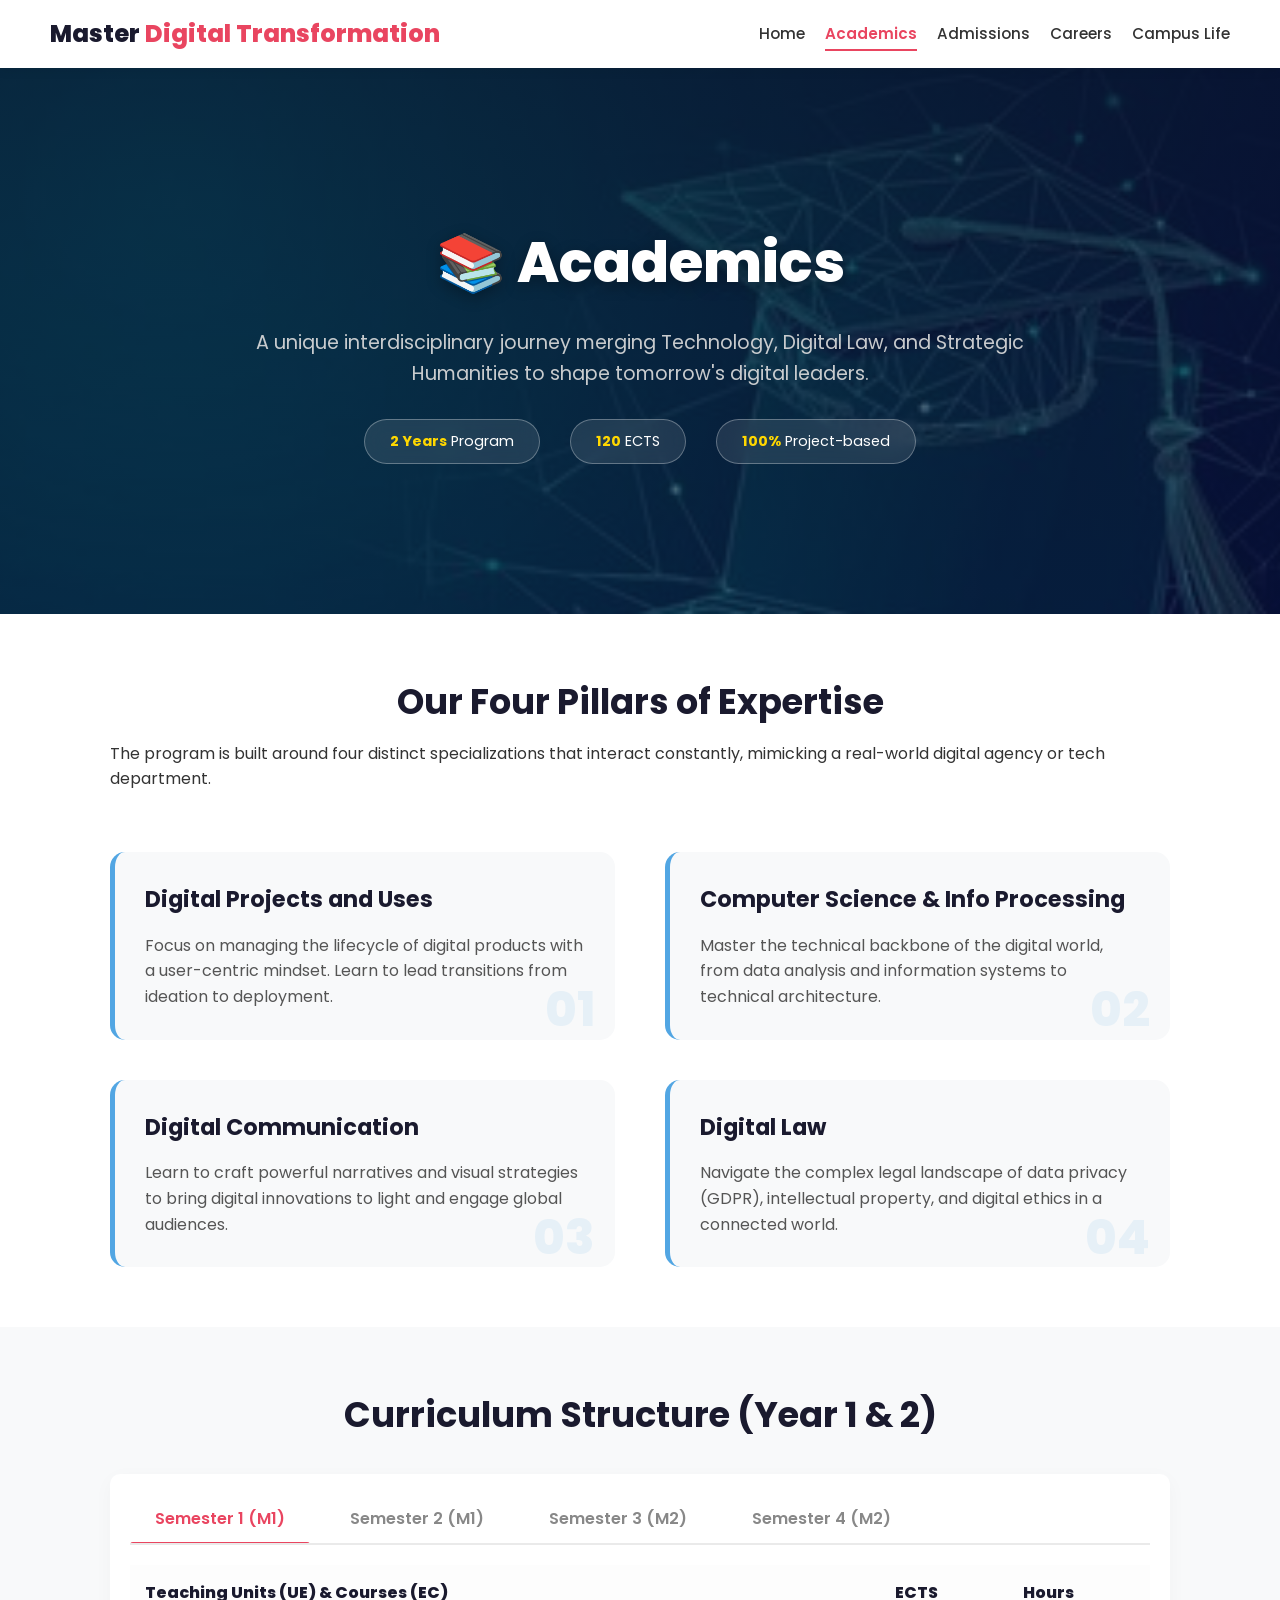
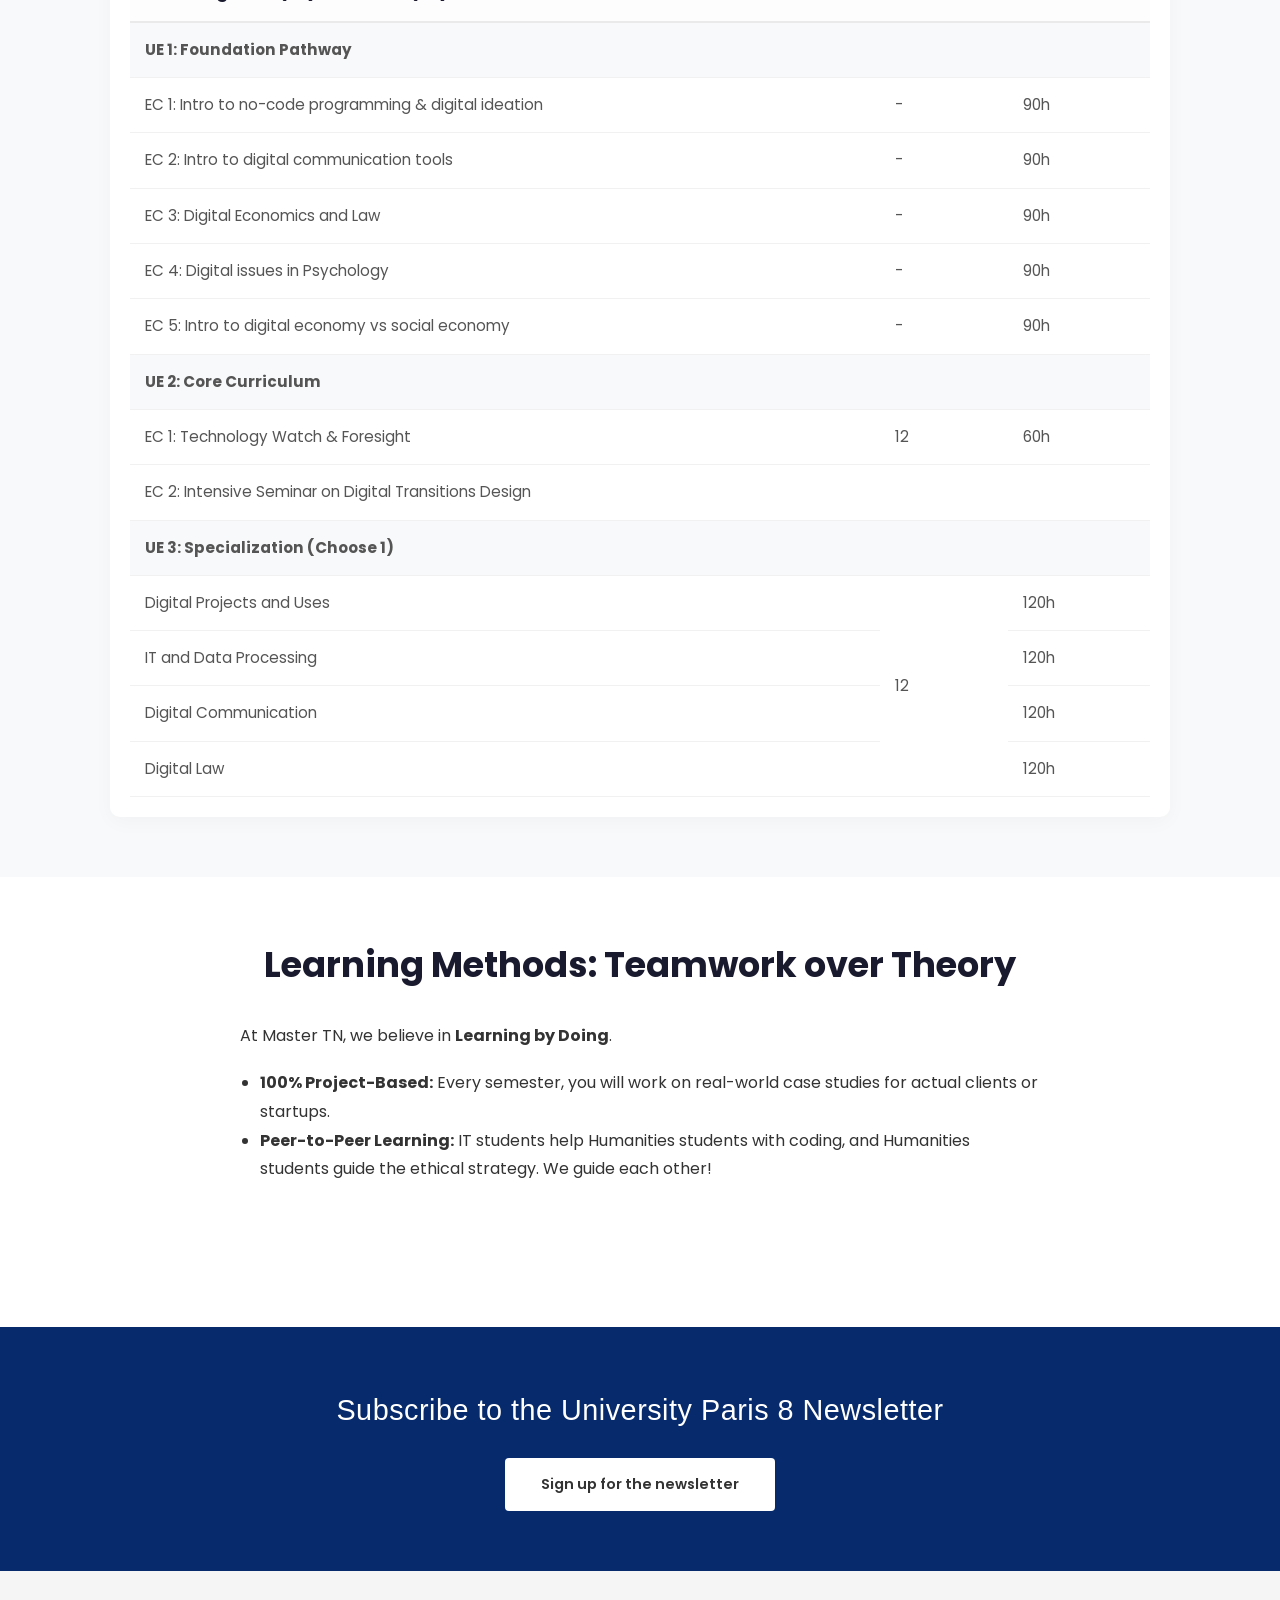
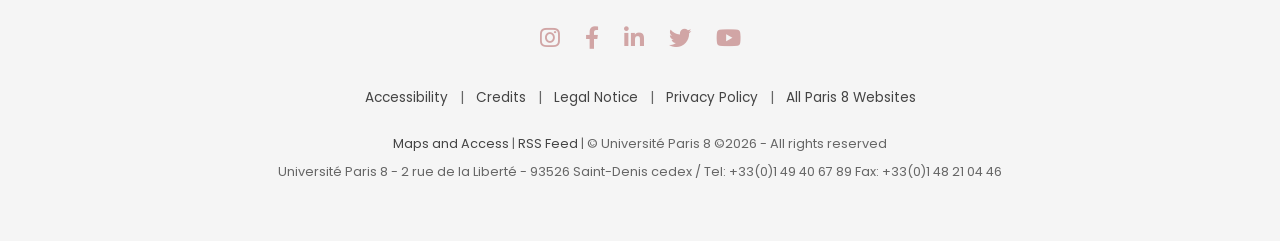
==== commit bf832764: "Add files via upload last change" ====
--- a/academics.html
+++ b/academics.html
@@ -54,6 +54,7 @@
                         <li><a href="academics.html#detail">Detail Course</a></li>
                         <li><a href="academics.html#years">Year 1 & 2</a></li>
                         <li><a href="academics.html#methods">Learning Methods</a></li>
+                        <!-- <li><a href="academics.html#teaching-team">Teaching team</a></li> -->
                     </ul>
                 </li>
                 <li class="dropdown">
@@ -74,7 +75,7 @@
                     </ul>
                 </li>
                 <li class="dropdown">
-                    <a href="school-life.html">School Life</a>
+                    <a href="school-life.html">Campus Life</a>
                     <ul class="dropdown-menu">
                         <li><a href="school-life.html#reviews">Reviews</a></li>
                         <li><a href="school-life.html#life">Life in UP8</a></li>
@@ -238,6 +239,51 @@
                 </ul>
             </div>
         </section>
+        <!-- <section id="teaching-team" class="teaching-bg">
+            <div class="container">
+                <div class="academics-intro">
+                    <h2>Academic Team</h2>
+                    <p>Our faculty consists of world-class researchers and industry experts.</p>
+                </div>
+
+                <div class="teaching-flex-container">
+                    <div class="faculty-list">
+                        <h3>Faculty Members - Researcher</h3>
+                        <ul class="staff-list">
+                            <li><strong>Matthieu Quiniou</strong> (Info-com.)</li>
+                            <li><strong>Khaldoun Zreik</strong> (Info-com.)</li>
+                            <li><strong>Madjid Ihadjadene</strong> (Info-com.)</li>
+                            <li><strong>Imad Saleh</strong> (Info-com.)</li>
+                            <li><strong>Guillaume Besacier</strong> (Informatique)</li>
+                            <li><strong>Rakia Jaziri</strong> (Informatique)</li>
+                            <li><strong>Gaëtan Bourmaud</strong> (Ergonomie)</li>
+                            <li><strong>Muriel Prévot-Carpentier</strong> (Ergonomie)</li>
+                            <li><strong>Raphaele Miljkovitch</strong> (Psychologie)</li>
+                            <li><strong>Bertrand Warusfel</strong> (Droit)</li>
+                            <li><strong>Jean-Louis Iten</strong> (Droit)</li>
+                            <li><strong>Karine Lespinasse</strong> (Gestion-com)</li>
+                        </ul>
+                    </div>
+
+                    <div class="contact-sidebar">
+                        <div class="management-card">
+                            <div class="card-section">
+                                <h4>Program Management</h4>
+                                <p>Heads of Program: <br> <strong>Matthieu QUINIOU</strong>, <strong>Khaldoun ZREIK</strong></p>
+                            </div>
+                            
+                            <div class="card-section secretariat">
+                                <h4>Secretariat</h4>
+                                <p><strong>Stavroula BELLOS</strong></p>
+                                <p><a href="mailto:stavroula.bellos@univ-paris8.fr">stavroula.bellos@univ-paris8.fr</a></p>
+                                <p><i class="fas fa-map-marker-alt"></i> Office A 168</p>
+                                <p><i class="fas fa-phone"></i> 01 49 40 67 58</p>
+                            </div>
+                        </div>
+                    </div>
+                </div>
+            </div>
+        </section> -->
     </main>
 
     <footer class="main-footer">
--- a/style.css
+++ b/style.css
@@ -245,167 +245,69 @@
 }
 
 /* ==========================================
-   SECTION DATA / IMPACT
+   SECTION DATA / IMPACT - MINIMAL VIDEO VERSION
    ========================================== */
 .impact-section {
-    background-color: #ffffff; /* Màu xám trung tính như ảnh */
-    color: #084b8a;
+    background-color: #ffffff;
     padding: 80px 0;
 }
 
-.impact-header {
-    text-align: left;
-    max-width: 700px;
-    margin-bottom: 50px;
-}
-
-.impact-header h2 {
-    text-align: left; /* Ghi đè căn giữa mặc định */
-    font-size: 2.2rem;
-    color: #084b8a;
-    margin-bottom: 20px;
-}
-
-.impact-header p {
-    font-size: 1rem;
-    line-height: 1.6;
-    opacity: 0.9;
-}
-
-/* Lưới Grid thông minh */
 .impact-grid {
     display: grid;
-    grid-template-columns: repeat(3, 1fr); /* 3 cột bằng nhau */
-    grid-template-rows: auto auto; /* 2 hàng */
+    grid-template-columns: repeat(3, 1fr);
+    grid-template-rows: auto auto;
     gap: 20px;
 }
 
-/* Style chung cho Card */
+/* Style chung cho 4 Card chữ */
 .data-card {
     padding: 30px;
     border-radius: 20px;
+    background-color: #ffffff;
+    box-shadow: 0 10px 30px rgba(0,0,0,0.08);
     display: flex;
     flex-direction: column;
     justify-content: center;
-}
-
-/* Card trắng */
-.white-bg {
-    background-color: #ffffff;
-    color: #1a1a2e;
-    box-shadow: 0 10px 30px rgba(0,0,0,0.1);
-}
-
-.white-bg h3 {
-    font-size: 1.8rem;
-    font-weight: 800;
-    margin: 15px 0 10px 0;
-}
-
-.white-bg p {
-    font-size: 0.9rem;
-    color: #555;
-    line-height: 1.4;
-}
-
-.white-bg .icon {
-    font-size: 2rem;
-    background: #f0f4f8;
-    width: 50px;
-    height: 50px;
+    transition: transform 0.3s ease;
+}
+
+.data-card:hover { transform: translateY(-5px); }
+
+/* --- CARD VIDEO (THU NHỎ TỶ LỆ) --- */
+.tall-card {
+    grid-column: 3;
+    grid-row: 1 / span 2;
+    height: 100%;
+    /* Tạo khoảng đệm để video không bị tràn viền, nhìn sẽ nhỏ gọn hơn */
+    padding: 20px !important; 
+    background-color: #f8f9fa; /* Màu nền nhạt để tôn lên khối video */
     display: flex;
     align-items: center;
     justify-content: center;
-    border-radius: 10px;
-}
-
-/* Card chữ lớn (không nền) */
-.text-only {
-    background: transparent;
-    padding-left: 0;
-}
-
-.text-only h3 {
-    font-size: 2.2rem;
-    font-weight: 800;
-    line-height: 1.1;
-    margin-bottom: 20px;
-}
-
-.text-only p {
-    font-weight: 600;
-    font-size: 1.1rem;
-}
-
-/* Ép vị trí cho Card dọc dài ở cột 3 */
-.tall-card {
-    grid-column: 3;
-    grid-row: 1 / span 2; /* Trải dài từ hàng 1 đến hàng 2 */
-}
-
-
-/* Card dáng cao chứa video */
-.tall-card {
-    padding: 0 !important; /* Bỏ padding cũ để video tràn viền trên */
-    overflow: hidden;
-    display: flex;
-    flex-direction: column;
-    background: #fff;
-    height: 100%;
-}
-
-/* Vùng chứa video ở nửa trên card */
-.card-video-top {
-    position: relative;
-    width: 100%;
-    padding-bottom: 56.25%; /* Tỉ lệ 16:9 */
-    height: 0;
-    background: #000;
-}
-
-.card-video-top iframe {
-    position: absolute;
-    top: 0;
-    left: 0;
+}
+
+.minimal-video {
     width: 100%;
     height: 100%;
-    border: none;
-}
-
-/* Vùng nội dung ở nửa dưới card */
-.card-content-bottom {
-    padding: 25px; /* Trả lại padding cho phần chữ */
-    text-align: left;
-}
-
-.card-content-bottom .icon {
-    margin-bottom: 15px;
-    font-size: 1.5rem;
-}
-
-.card-content-bottom h3 {
-    font-size: 1.4rem;
-    margin-bottom: 10px;
-    line-height: 1.3;
-    color: #1a1a2e;
-}
-
-.card-content-bottom p {
-    font-size: 0.9rem;
-    color: #555;
-}
-
+    /* 'contain' giúp hiện toàn bộ video, không bị mất góc nào.
+       'cover' sẽ lấp đầy nhưng có thể bị zoom. Bạn chọn cái phù hợp nhé. */
+    object-fit: contain; 
+    border-radius: 12px; /* Bo góc nhẹ cho riêng video */
+    display: block;
+}
 
 /* Responsive cho điện thoại */
 @media (max-width: 992px) {
     .impact-grid {
-        grid-template-columns: 1fr; /* 1 cột duy nhất trên mobile */
-    }
-    .data-card, .tall-video-card {
-            flex: 1 1 100%; /* Trên mobile thì mỗi card 1 hàng */
-    }
-}
-
+        grid-template-columns: 1fr;
+        display: flex;
+        flex-direction: column;
+    }
+    .tall-card {
+        height: 400px;
+        padding: 10px !important;
+    }
+}
 /* ==========================================
    SECTION PARTNERS
    ========================================== */
@@ -1324,3 +1226,120 @@
     .academics-header h1 { font-size: 2.5rem; }
     .header-stats { flex-direction: column; gap: 15px; }
 }
+
+/* TEACHING TEAM STYLES */
+.academics-header {
+    position: relative;
+    background-image: url('academics2.jpg');
+    background-size: cover;
+    background-position: center;
+    background-attachment: fixed;
+    padding: 150px 0;
+    color: #fff;
+    text-align: center;
+    overflow: hidden;
+}
+
+.header-overlay {
+    position: absolute;
+    top: 0; left: 0; width: 100%; height: 100%;
+    background: linear-gradient(rgba(10, 25, 47, 0.8), rgba(10, 25, 47, 0.6));
+    z-index: 1;
+}
+
+.header-content { position: relative; z-index: 2; }
+
+.header-stats {
+    display: flex;
+    justify-content: center;
+    gap: 30px;
+    margin-top: 30px;
+    flex-wrap: wrap;
+}
+
+.header-stats span {
+    background: rgba(255, 255, 255, 0.1);
+    padding: 10px 25px;
+    border-radius: 50px;
+    border: 1px solid rgba(255, 255, 255, 0.3);
+    backdrop-filter: blur(10px);
+    font-size: 0.9rem;
+}
+
+/* 2. Section Giảng viên với màu nền chuyên nghiệp */
+.teaching-bg {
+    background-color: #f8f9fa; /* Màu xám xanh nhạt */
+    padding: 80px 0;
+}
+
+.teaching-flex-container {
+    display: flex;
+    gap: 50px;
+    align-items: flex-start;
+    margin-top: 40px;
+}
+
+.faculty-list { flex: 2; }
+
+.faculty-list h3 {
+    color: #1a1a2e;
+    font-size: 1.8rem;
+    margin-bottom: 25px;
+    border-bottom: 2px solid #52a6e3;
+    display: inline-block;
+}
+
+.staff-list {
+    list-style: none;
+    display: grid;
+    grid-template-columns: repeat(auto-fit, minmax(250px, 1fr));
+    gap: 15px;
+}
+
+.staff-list li {
+    background: rgba(255, 255, 255, 0.6);
+    padding: 12px 15px;
+    border-radius: 8px;
+    font-size: 0.95rem;
+    transition: all 0.3s ease;
+}
+
+.staff-list li:hover {
+    background: #fff;
+    transform: translateX(8px);
+    box-shadow: 0 4px 12px rgba(0,0,0,0.05);
+    color: #52a6e3;
+}
+
+/* 3. Card liên hệ Thư ký */
+.contact-sidebar { flex: 1; position: sticky; top: 100px; }
+
+.management-card {
+    background: #ffffff;
+    border-left: 5px solid #8b0000;
+    border-radius: 12px;
+    padding: 30px;
+    box-shadow: 0 10px 30px rgba(0,0,0,0.05);
+}
+
+.card-section h4 {
+    text-transform: uppercase;
+    font-size: 0.8rem;
+    color: #888;
+    margin-top: 20px;
+    margin-bottom: 50px;
+    letter-spacing: 1px;
+}
+
+.secretariat h4 {
+    font-size: 1.4rem;
+    color: #1a1a2e;
+    text-transform: none;
+    margin-top: 20px;
+}
+
+/* Responsive Mobile */
+@media (max-width: 992px) {
+    .teaching-flex-container { flex-direction: column; }
+    .academics-header { background-attachment: scroll; padding: 100px 20px; }
+    .contact-sidebar { width: 100%; position: static; }
